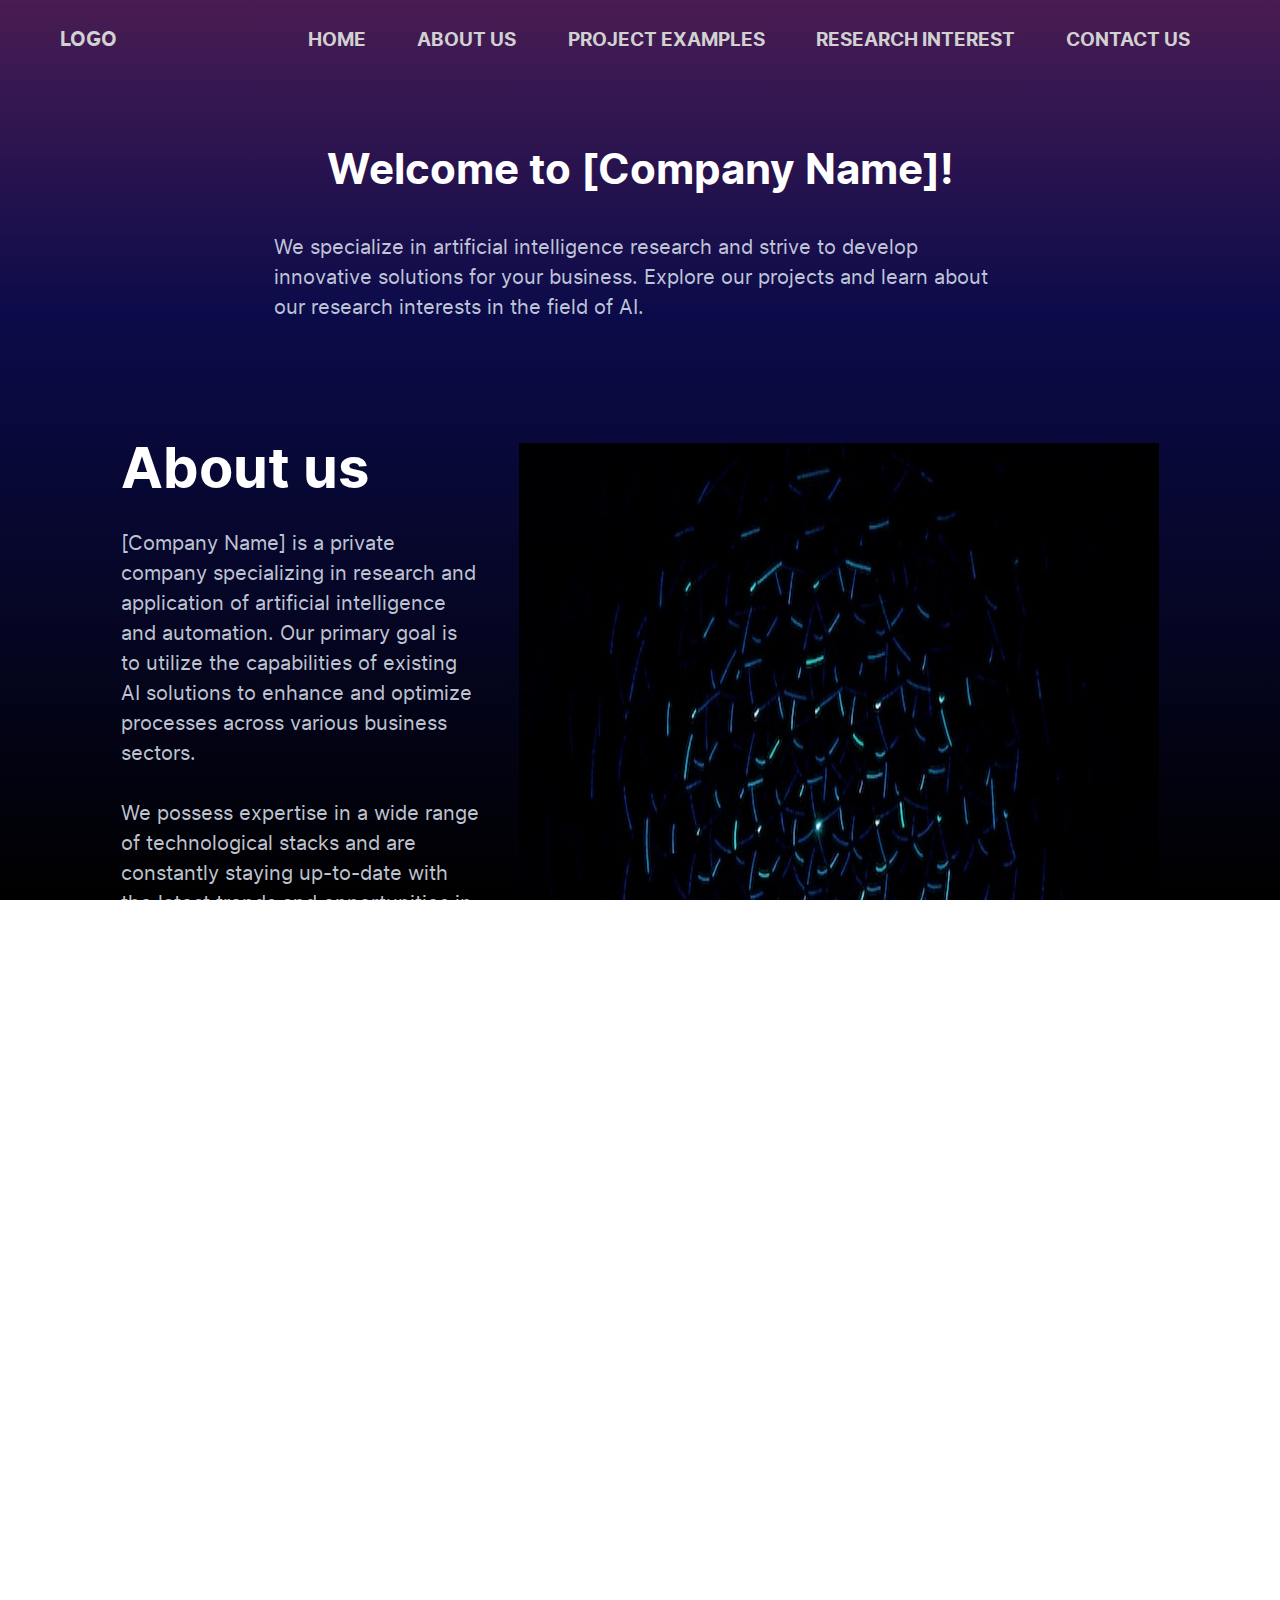
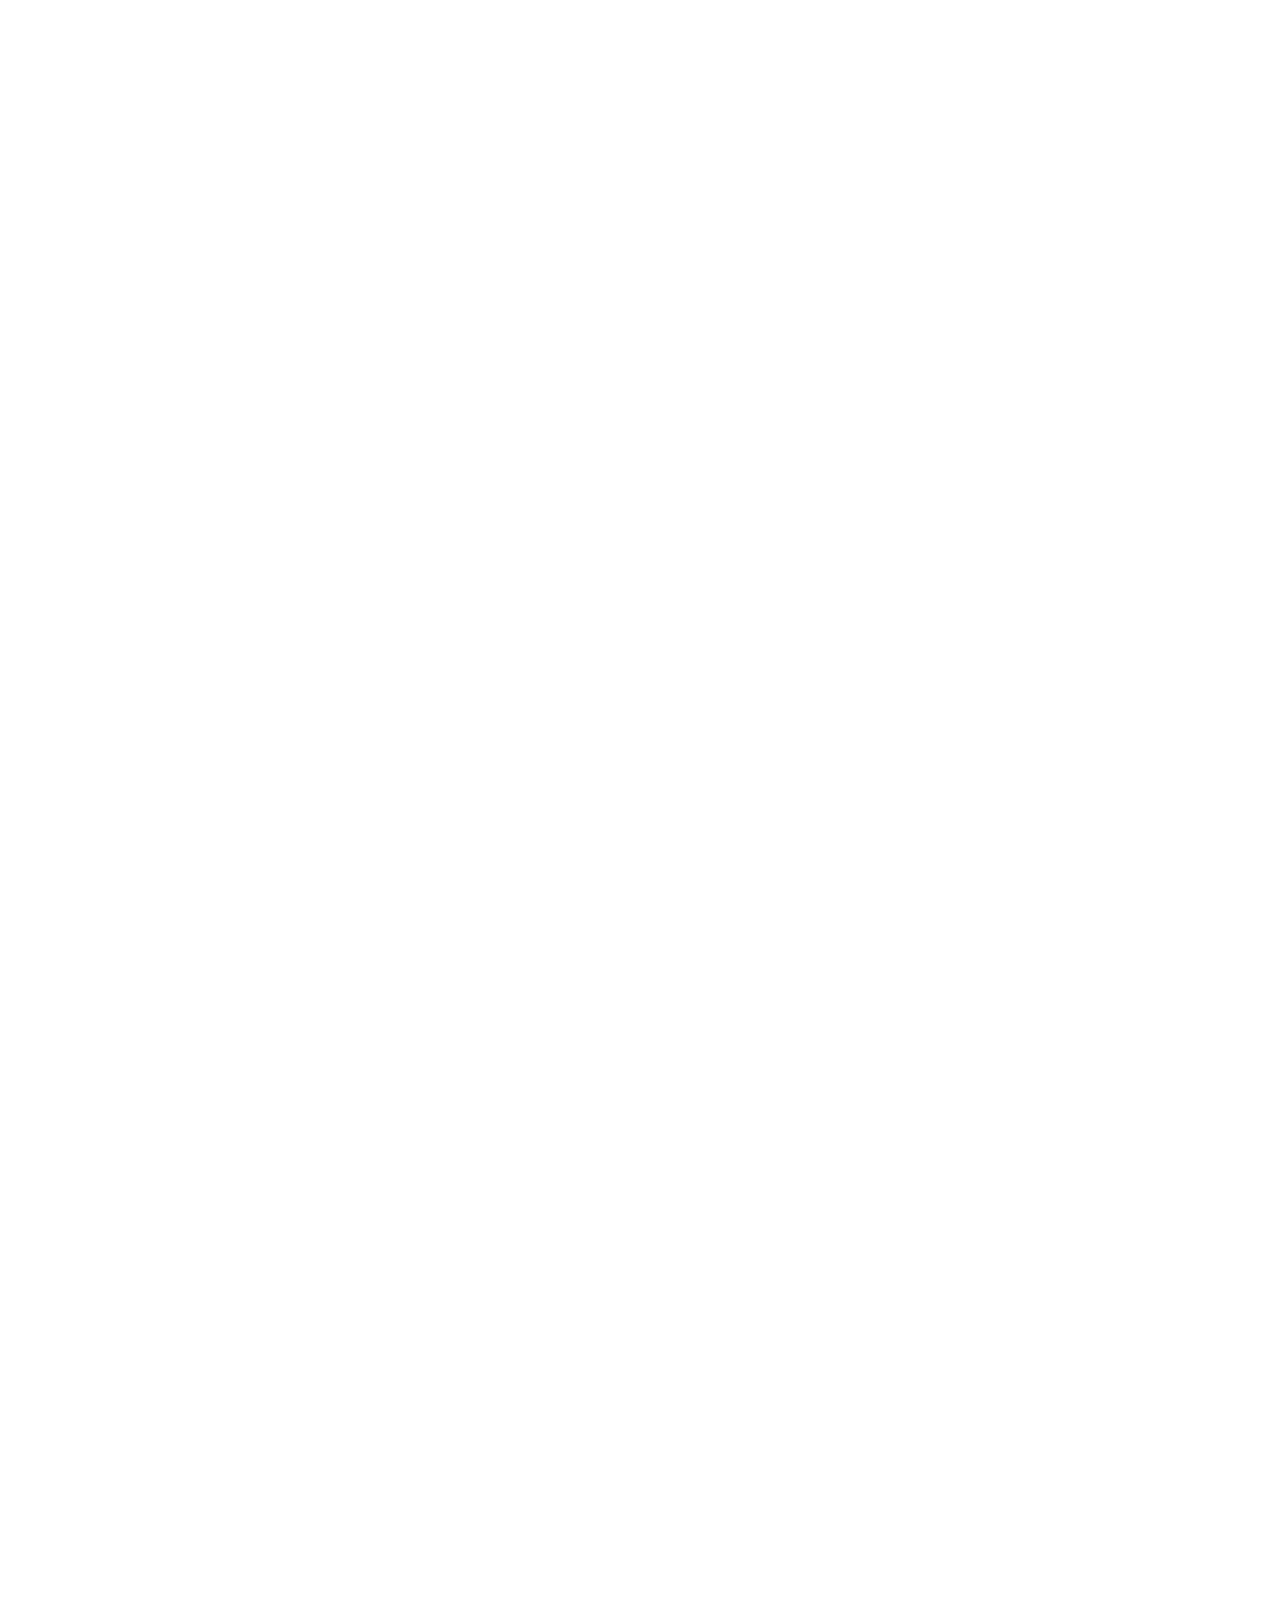
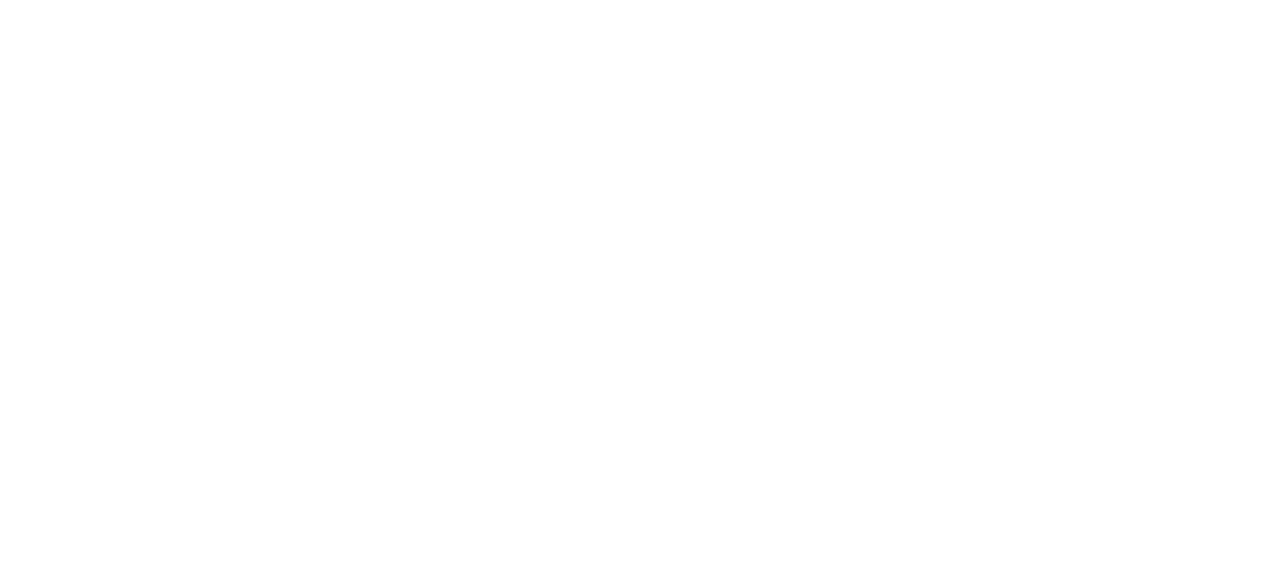
==== index.html @ 58b3043d "initial commit" ====
<!DOCTYPE html>
<html lang="en">
	<head>
		<meta charset="UTF-8" />
		<meta http-equiv="X-UA-Compatible" content="IE=edge" />
		<meta name="viewport" content="width=device-width, initial-scale=1.0" />
		<title>[Company name]</title>
		<link rel="stylesheet" href="./styles/style.css" />
		<link
			media="screen and (max-width:1221px)"
			rel="stylesheet"
			href="./styles/media.css"
		/>
	</head>
	<body>
		<div class="container">
			<header id="header" class="header">
				<span class="header__logo"><a href="" class="link-reset">LOGO</a></span>
				<div class="header__burger-container">
					<input
						type="checkbox"
						class="header__burger burger"
						id="toggle-menu"
						aria-label="Menu"
					/>
					<div class="burger__lines">
						<span class="burger__line burger__line1"></span>
						<span class="burger__line burger__line2"></span>
						<span class="burger__line burger__line3"></span>
					</div>
				</div>
				<nav class="header__nav nav">
					<ul class="nav-list nav__list list-reset">
						<li class="nav-list__item">
							<a href="#home" class="nav-list__link link-reset">Home</a>
						</li>
						<li class="nav-list__item">
							<a href="#about-us" class="nav-list__link link-reset">About us</a>
						</li>
						<li class="nav-list__item">
							<a href="#projects" class="nav-list__link link-reset"
								>Project examples</a
							>
						</li>
						<li class="nav-list__item">
							<a href="#research-interest" class="nav-list__link link-reset"
								>Research interest</a
							>
						</li>
						<li class="nav-list__item">
							<a href="#contacts" class="nav-list__link link-reset"
								>Contact us</a
							>
						</li>
					</ul>
				</nav>
			</header>
			<main class="main">
				<section id="home" class="hero section">
					<p class="hero__text--large section__text">
						Welcome to [Company Name]!
					</p>
					<p class="hero__text section__text">
						We specialize in artificial intelligence research and strive to
						develop innovative solutions for your business. Explore our projects
						and learn about our research interests in the field of AI.
					</p>
				</section>
				<section id="about-us" class="about section">
					<div class="about__content-wrap">
						<h2 class="about__heading section__heading">About us</h2>
						<p class="about__text section__text">
							[Company Name] is a private company specializing in research and
							application of artificial intelligence and automation. Our primary
							goal is to utilize the capabilities of existing AI solutions to
							enhance and optimize processes across various business sectors.
						</p>
						<p class="about__text section__text">
							We possess expertise in a wide range of technological stacks and
							are constantly staying up-to-date with the latest trends and
							opportunities in the field of AI. Our team is capable of rapidly
							developing and implementing solutions that significantly
							accelerate the operations of companies and increase their
							efficiency. Since our inception, we have successfully completed
							numerous projects, and we take pride in our accomplishments and
							ability to adapt to the ever-changing AI market.
						</p>
					</div>
					<img
						class="about__img"
						src="./assets/images/aron-visuals-unsplash.jpg"
						alt=""
					/>
				</section>
				<section id="projects" class="projects section">
					<h2 class="about__heading section__heading">Project examples</h2>
					<p class="projects__text section__text">
						Here are some of our key projects that demonstrate our experience
						and competence in the field of artificial intelligence:
					</p>
					<ul class="projects-list list-reset">
						<li class="projects-list__item projects-item">
							<a href="project1.html" class="project-item__link link-reset"></a>
							<img
								src="./assets/images/deepmind-unsplash.jpg"
								alt=""
								class="project-item__img"
							/>
							<h3 class="projects-item__heading">Project 1</h3>
						</li>
						<li class="projects-list__item projects-item">
							<a href="project1.html" class="project-item__link link-reset"></a>
							<img
								src="./assets/images/deepmind-unsplash.jpg"
								alt=""
								class="project-item__img"
							/>
							<h3 class="projects-item__heading">Project 1</h3>
						</li>
						<li class="projects-list__item projects-item">
							<a href="project1.html" class="project-item__link link-reset"></a>
							<img
								src="./assets/images/deepmind-unsplash.jpg"
								alt=""
								class="project-item__img"
							/>
							<h3 class="projects-item__heading">Project 1</h3>
						</li>
						<li class="projects-list__item projects-item">
							<a href="project1.html" class="project-item__link link-reset"></a>
							<img
								src="./assets/images/deepmind-unsplash.jpg"
								alt=""
								class="project-item__img"
							/>
							<h3 class="projects-item__heading">Project 1</h3>
						</li>
					</ul>
				</section>
				<section id="research-interest" class="research section">
					<h2 class="research__heading section__heading">Research interest</h2>
					<p class="researc__text section__text">
						At [Company Name], we place great importance on research and
						development in the field of artificial intelligence. Our primary
						research interests include, but are not limited to, the following
						areas:
					</p>
					<ul class="research__list research-list list-reset">
						<li class="research-list__item">
							<div class="icon-wrap"></div>
							Language models and natural language understanding
						</li>
						<li class="research-list__item">
							<div class="icon-wrap"></div>
							Text-to-image models and visual content generation
						</li>
						<li class="research-list__item">
							<div class="icon-wrap"></div>
							Automation and process optimization
						</li>
						<li class="research-list__item">
							<div class="icon-wrap"></div>
							Advanced machine learning techniques
						</li>
						<li class="research-list__item">
							<div class="icon-wrap"></div>
							AI-driven decision making and problem solving
						</li>
					</ul>
				</section>
				<section id="contacts" class="contacts section">
					<h2 class="contacts__heading section__heading">Contact us</h2>
					<p class="contacts__text section__text">
						If you have any questions or would like to discuss potential
						collaboration, please feel free to contact us:
					</p>
					<ul class="contacts-list contacts__list list-reset">
						<li class="contacts-list__item">
							<p class="contacts-list__text--large">Address</p>
							<p class="contacts-list__text">[Company address]</p>
						</li>
						<li class="contacts-list__item">
							<p class="contacts-list__text--large">Phone</p>
							<p class="contacts-list__text">[Company phone number]</p>
						</li>
						<li class="contacts-list__item">
							<p class="contacts-list__text--large">E-mail</p>
							<p class="contacts-list__text">[Company email]</p>
						</li>
						<li class="contacts-list__item contacts-list__item--filled">
							<button
								class="open-form contacts-list__link link--filled btn-reset"
							>
								Contact form
							</button>
						</li>
					</ul>
				</section>
			</main>
			<footer class="footer">
				<p class="footer__text">[Company name] © 2023. All rights reserved</p>
			</footer>
		</div>
		<div class="modal hidden">
			<form action="" class="contact-form" id="contact-form">
				<button
					class="modal__close-btn btn-reset"
					aria-label="Close contact form"
				></button>
				<input
					id="name"
					name="name"
					class="contact-form__input"
					type="text"
					placeholder="name"
				/>
				<input
					id="email"
					name="email"
					class="contact-form__input"
					type="text"
					placeholder="email"
				/>
				<textarea
					id="message"
					name="message"
					class="contact-form__textarea"
					placeholder="message"
				></textarea>
				<button type="submit" class="contact-form__btn link--filled btn-reset">
					Submit
				</button>
			</form>
		</div>
		<script src="./script/main.js"></script>
	</body>
</html>
---- styles/style.css ----
@font-face {
	font-family: 'inter';
	src: url('../assets/fonts/inter-bold-webfont.woff2') format('woff2'),
		url('../assets/fonts/inter-bold-webfont.woff') format('woff');
	font-weight: 700;
	font-style: normal;
}
@font-face {
	font-family: 'inter';
	src: url('../assets/fonts/inter-extralight-webfont.woff2') format('woff2'),
		url('../assets/fonts/inter-extralight-webfont.woff') format('woff');
	font-weight: 200;
	font-style: normal;
}

@font-face {
	font-family: 'inter';
	src: url('../assets/fonts/inter-regular-webfont.woff2') format('woff2'),
		url('../assets/fonts/inter-regular-webfont.woff') format('woff');
	font-weight: 400;
	font-style: normal;
}
:root {
	--color-text: rgba(216, 223, 233, 0.89);
	--color-link: #d1d1d1;
	--color-light: #fff;
	--color-dark-blue: rgba(1, 1, 7, 0.47);
	--gap: 30px;
	--margin-outer: 60px;
	--margin-inner: 15px;
}
*,
*::before,
*::after {
	box-sizing: border-box;
}
*,
html,
body {
	margin: 0;
	padding: 0;
}
html,
body {
	width: 100vw;
	height: 100%;
	font-family: 'inter', Arial, Helvetica, sans-serif;
	background-color: rgb(90, 34, 102);
	background: linear-gradient(
		180deg,
		rgb(73, 28, 83) 0%,
		rgba(11, 11, 74, 1) 35%,
		rgba(0, 0, 0, 1) 100%
	);
	color: #fff;
	overflow-x: hidden;
}
.container {
	display: flex;
	flex-direction: column;
	width: 100%;
	margin: 0 auto;
	padding: 0 var(--gap);
}
.list-reset {
	list-style: none;
}
.link-reset {
	text-decoration: none;
	color: var(--color-link);
	cursor: pointer;
}
.btn-reset {
	color: var(--color-light);
	background-color: transparent;
	outline: none;
	border: 1px solid transparent;
	cursor: pointer;
}
.hidden {
	display: none;
}
.sticky {
	position: fixed;
	top: 0;
	width: 100%;
	background-color: rgba(46, 49, 146, 0.46);
}
.header {
	justify-content: space-between;
	align-items: center;
	width: 100%;
	margin-bottom: var(--gap);
	padding: var(--gap);
	z-index: 10;
	transition: all 0.2s ease-in-out;
}
.header,
.nav__list {
	display: flex;
	align-items: center;
	font-size: 20px;
	font-weight: 700;
}
.header__burger,
.close-menu-btn {
	display: none;
}
.nav-list {
	margin-right: 30px;
}
.nav-list__item:not(:last-child) {
	margin-right: 4vw;
}
.nav-list__link {
	position: relative;
	text-transform: uppercase;
	font-size: 1.2rem;
	transition: all 0.3s ease-in-out;
}
.section {
	display: flex;
	flex-direction: column;
	align-items: center;
	justify-content: center;
	margin-bottom: var(--margin-outer);
}
.section__heading {
	margin-bottom: var(--gap);
	font-size: 56px;
	font-weight: 700;
	color: var(--color-light);
}
.section__text {
	width: 60%;
	margin-bottom: 30px;
	color: var(--color-text);
}
.section__text,
.research-list__item {
	font-size: 20px;
	line-height: 1.5;
}
/* hero */
.hero {
	padding-top: var(--gap);
}
.hero__text--large {
	font-size: 42px;
	font-weight: 700;
	color: var(--color-light);
	text-align: center;
}
/* about */
.about {
	padding: var(--gap);
	display: flex;
	flex-direction: row;
	align-items: stretch;
	justify-content: space-evenly;
	width: 90%;
	margin: 0 auto var(--margin-outer);
}
.about__text {
	width: 90%;
}
/* projects */
.projects-list {
	display: grid;
	grid-template-columns: repeat(2, 35vw);
	grid-template-rows: auto;
	justify-items: center;
	grid-gap: var(--gap);
}
.projects-item {
	position: relative;
	display: flex;
	flex-direction: column;
	justify-content: space-between;
	align-items: center;
	padding: var(--margin-inner);
	gap: 10px;
	background-color: var(--color-dark-blue);
	box-shadow: 0 10px 50px rgba(0, 0, 0, 0.05);
	border-radius: 40px;
	color: var(--color-link);
}
.project-item__link {
	position: absolute;
	top: 0;
	right: 0;
	bottom: 0;
	left: 0;
}
.project-item__img {
	width: 70%;
	margin-bottom: var(--margin-inner);
}
.projects-item__heading {
	font-size: 26px;
}
/* research */
.research-list {
	display: grid;
	grid-template-columns: repeat(2, 330px);
	gap: var(--margin-inner);
	justify-items: center;
	grid-gap: var(--gap) var(--margin-inner);
}
.research-list__item {
	position: relative;
	display: flex;
	flex-direction: column;
	justify-content: space-between;
	align-items: center;
	padding: var(--margin-inner);
	gap: 10px;
	width: 260px;
	min-height: 240px;
	border: 1px solid rgba(29, 40, 56, 0.5);
	box-shadow: 0 10px 50px rgba(0, 0, 0, 0.05);
	border-radius: 40px;
	color: var(--color-link);
	font-size: 16px;
	text-align: center;
	background-color: var(--color-dark-blue);
}
.icon-wrap {
	width: 70px;
	height: 70px;
	margin-bottom: var(--margin-inner);
	background-repeat: no-repeat;
	background-position: center center;
	background-image: url(../assets/images/artificial-intelligence.png);
}
/* contacts */
.contacts__text {
	text-align: center;
}
.contacts-list {
	padding: var(--gap) var(--margin-outer);
	min-width: 300px;
	background-color: var(--color-dark-blue);
	color: var(--color-text);
	border-radius: 20px;
	text-align: center;
}
.contacts-list__item:not(:last-child) {
	margin-bottom: var(--margin-inner);
}
.contacts-list__text--large {
	font-weight: 700;
	font-size: 22px;
	line-height: 2;
}
.contacts-list__item:last-of-type {
	display: inline-block;
	padding: 16px 35px;
}
.link--filled {
	position: relative;
	padding: 16px 35px;
	border-radius: 15px;
	background: linear-gradient(150deg, rgba(62, 25, 81, 0.549), #2c2066);
	text-transform: uppercase;
}
/* footer */
.footer {
	align-self: flex-end;
	margin: 0 auto;
	padding: var(--margin-inner);
}
.footer__text {
	font-size: 14px;
	font-weight: 200;
}
/* contact-form */
.modal {
	position: fixed;
	top: 0;
	right: 0;
	bottom: 0;
	left: 0;
	display: flex;
	flex-direction: column;
	justify-content: center;
	align-items: center;
	background-color: rgba(0, 0, 0, 0.8);
	z-index: 10;
	font-size: 0;
}
.modal.hidden {
	display: none;
}
.contact-form {
	position: relative;
	display: flex;
	flex-direction: column;
	align-items: stretch;
	width: 40vw;
	margin: 0 auto;
	padding: var(--margin-outer);
	color: var(--color-text);
	border-radius: 20px;
	text-align: center;
	background-color: rgba(11, 11, 74, 0.9);
}
.contact-form__input,
.contact-form__textarea {
	margin-bottom: var(--margin-inner);
	padding: var(--margin-inner);
	background-color: #d1d1d1;
	border: rgba(93, 93, 193, 0.88);
	border-radius: 15px;
	z-index: 3;
}
.contact-form__input::placeholder,
.contact-form__textarea::placeholder {
	font-weight: 200;
}
.contact-form__btn {
	color: var(--color-light);
	border: 2px solid transparent;
	background: linear-gradient(150deg, rgb(73, 28, 83), #463e6e);
	text-transform: uppercase;
}
.modal__close-btn {
	position: absolute;
	right: 4%;
	top: 5%;
	width: 25px;
	height: 25px;
}
.modal__close-btn::before,
.modal__close-btn::after {
	position: absolute;
	top: 0;
	left: 9px;
	content: ' ';
	height: 25px;
	width: 3px;
	background-color: var(--color-link);
}
.modal__close-btn:before {
	transform: rotate(45deg);
}
.modal__close-btn:after {
	transform: rotate(-45deg);
}
/* project page */
.project {
	width: 90%;
	margin: 0 auto;
}
.project__heading {
	font-size: 40px;
	text-align: center;
}
.project__subheading {
	font-size: 34px;
}
.project__heading,
.project__subheading {
	font-weight: 700;
	margin-bottom: var(--margin-inner);
}
.project__text {
	font-size: 20px;
	color: var(--color-text);
	line-height: 1.5;
}
.list__item::marker {
	width: 8px;
}
.project__img {
	width: 30vw;
	margin-left: var(--gap);
}
.open-form {
	border-radius: 50px;
	border: 1px solid rgb(65 15 90);
	background: linear-gradient(347deg, rgb(65 15 90), rgba(255, 255, 255, 0.69));
}
---- styles/media.css ----
@media screen and (max-width: 1200px) {
	.nav {
		position: absolute;
		top: 73px;
		right: 16px;
		width: 40vw;
		height: auto;
		padding: 20px;
		background: linear-gradient(150deg, #1e104d 35%, rgba(21, 29, 41, 0.75));
		z-index: 2;
		transform: translateY(-350%);
		transition: all 0.2s ease-out;
	}
	.nav.is-active {
		transform: none;
	}
	.nav-list {
		flex-direction: column;
		align-items: flex-start;
	}
	.nav-list__item {
		margin-right: 0;
		margin-bottom: var(--margin-inner);
	}
	.header__burger-container {
		display: block;
		position: relative;
		height: 30px;
		width: 40px;
		z-index: 10;
	}
	.header__burger-container:hover > .header__burger-lines > .burger__line {
		background-color: #cecece;
	}
	.header__burger {
		display: block;
		position: absolute;
		top: 0;
		right: 0;
		bottom: 0;
		left: 0;
		z-index: 5;
		opacity: 0;
		cursor: pointer;
		outline: 1px solid red;
	}
	.burger__lines {
		position: absolute;
		top: 0;
		right: 0;
		bottom: 0;
		left: 0;
		z-index: 2;
		display: flex;
		flex-direction: column;
		justify-content: space-between;
	}
	.burger__lines .burger__line {
		display: block;
		height: 4px;
		width: 100%;
		border-radius: 10px;
		background: #fff;
		transition: background 0.3s ease-in-out;
	}
	.burger__lines .burger__line .burger__line1,
	.burger__lines .burger__line .burger__line2,
	.burger__lines .burger__line .burger__line3 {
		transition: transform 0.3s ease-in-out;
	}
	.burger__lines.is-active .burger__line1 {
		transform: rotate(-45deg) translate(-4px, 11px);
	}
	.burger__lines.is-active .burger__line2 {
		transform: scaleY(0);
	}
	.burger__lines.is-active .burger__line3 {
		transform: rotate(45deg) translate(-7px, -14px);
	}
	.about {
		flex-direction: column;
		align-items: center;
	}
	.about__content-wrap {
		display: flex;
		flex-direction: column;
		align-content: center;
		align-items: center;

		width: 90%;
		margin: 0 auto;
	}
	.project__text {
		margin-bottom: var(--margin-inner);
	}
	.project__img {
		width: 45vw;
		margin-left: 0;
		margin-top: var(--margin-inner);
	}
}
@media screen and (max-width: 800px) {
	.section__text {
		width: 80%;
		font-size: 18px;
	}
	.hero__text--large,
	.section__heading {
		font-size: 34px;
	}
	.about {
		padding: var(--margin-inner);
	}
	.about__content-wrap {
		width: 100%;
	}
	.about__img {
		width: 70vw;
	}

	.research__list {
		grid-template-columns: repeat(1, 1fr);
	}
	.contact-form {
		width: 70vw;
	}
	.project__heading {
		font-size: 24px;
	}
	.project__subheading {
		font-size: 22px;
	}
	.project__text {
		font-size: 16px;
		line-height: 1.2;
	}
	.list {
		padding-left: var(--margin-inner);
	}
}
@media screen and (max-width: 450px) {
	.nav {
		width: 80vw;
	}
	.header__burger-container {
		height: 26px;
		width: 34px;
	}
	.section {
		width: 100%;
	}
	.section__text {
		width: 100%;
		font-size: 16px;
	}
	.hero__text--large,
	.section__heading {
		font-size: 27px;
	}
	.container {
		padding-left: 20px;
		padding-right: 20px;
	}

	.contacts-list {
		padding: var(--gap);
	}
	.contacts-list__item:last-of-type {
		padding: 0;
	}
	.footer__text {
		font-style: 12px;
		text-align: center;
	}
	.contact-form {
		width: 100vw;
		padding: 60px var(--gap);
	}
	.project__img {
		width: 80vw;
	}
}
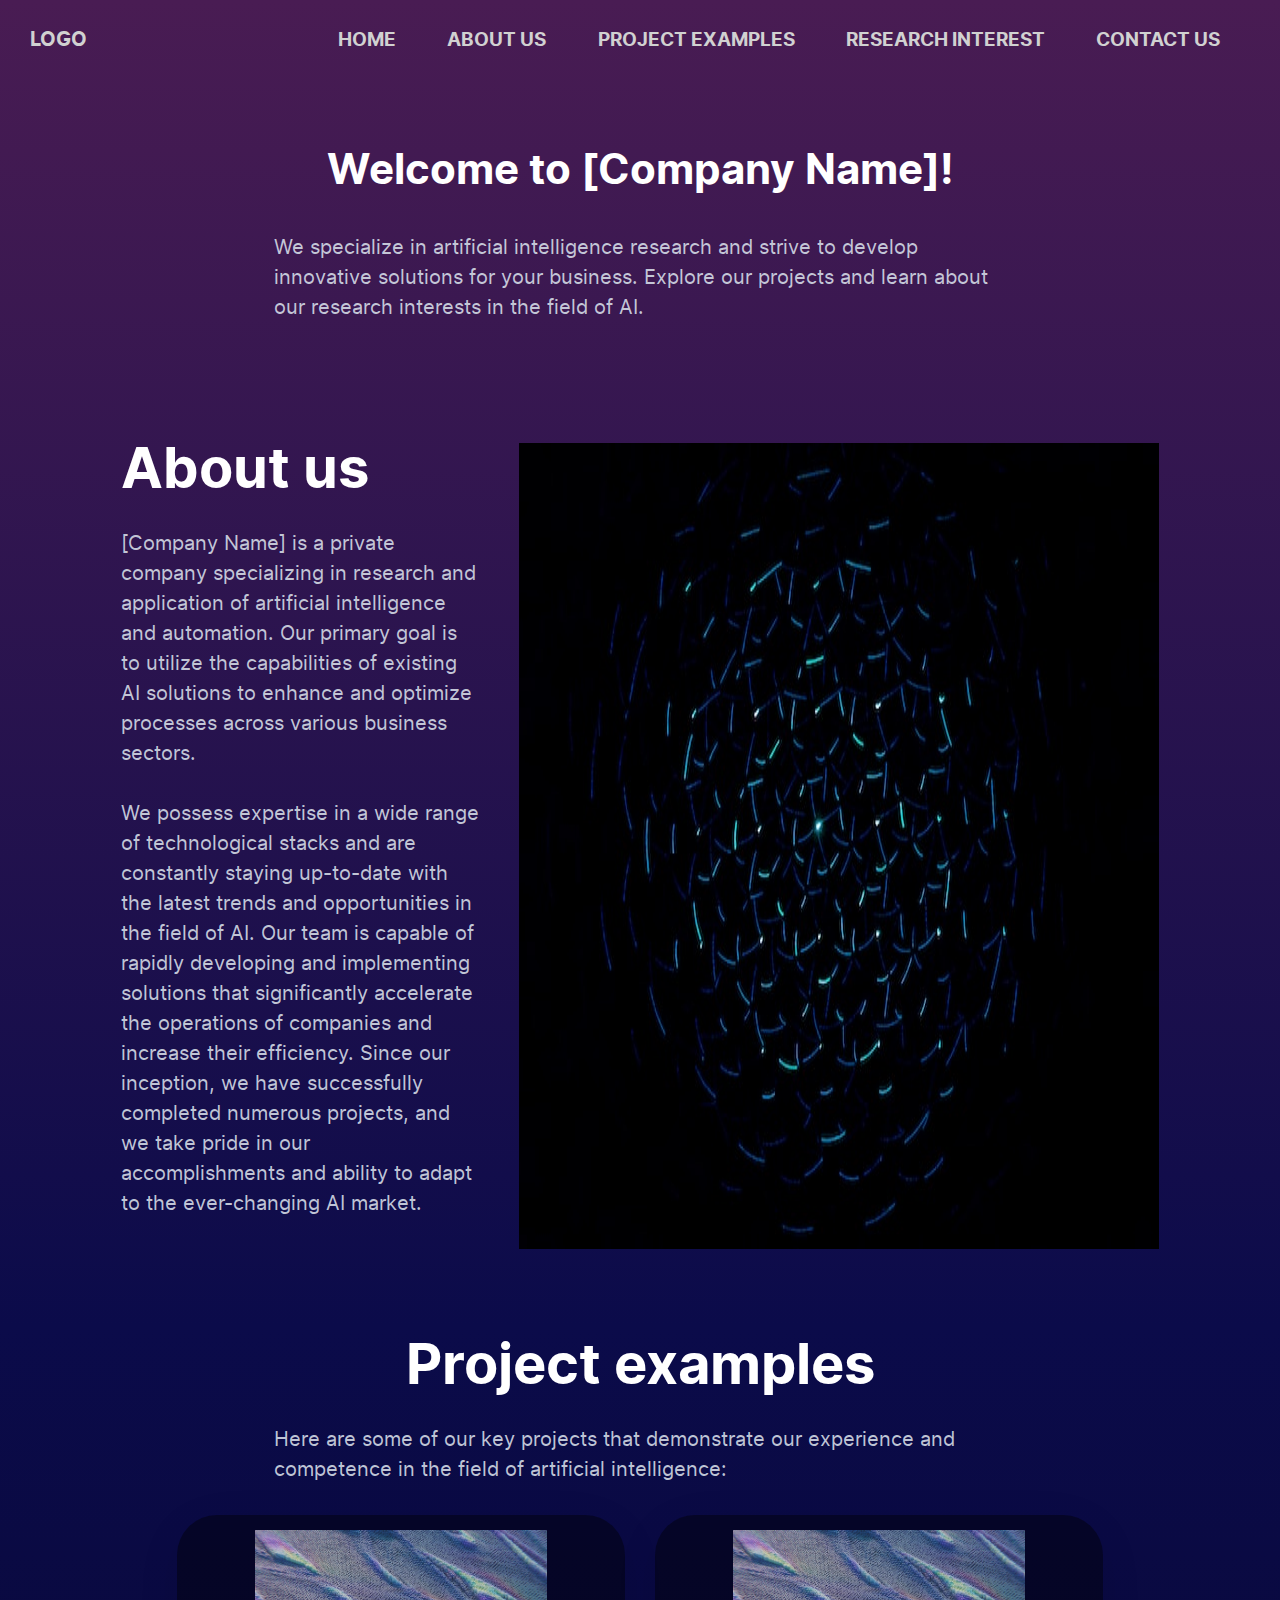
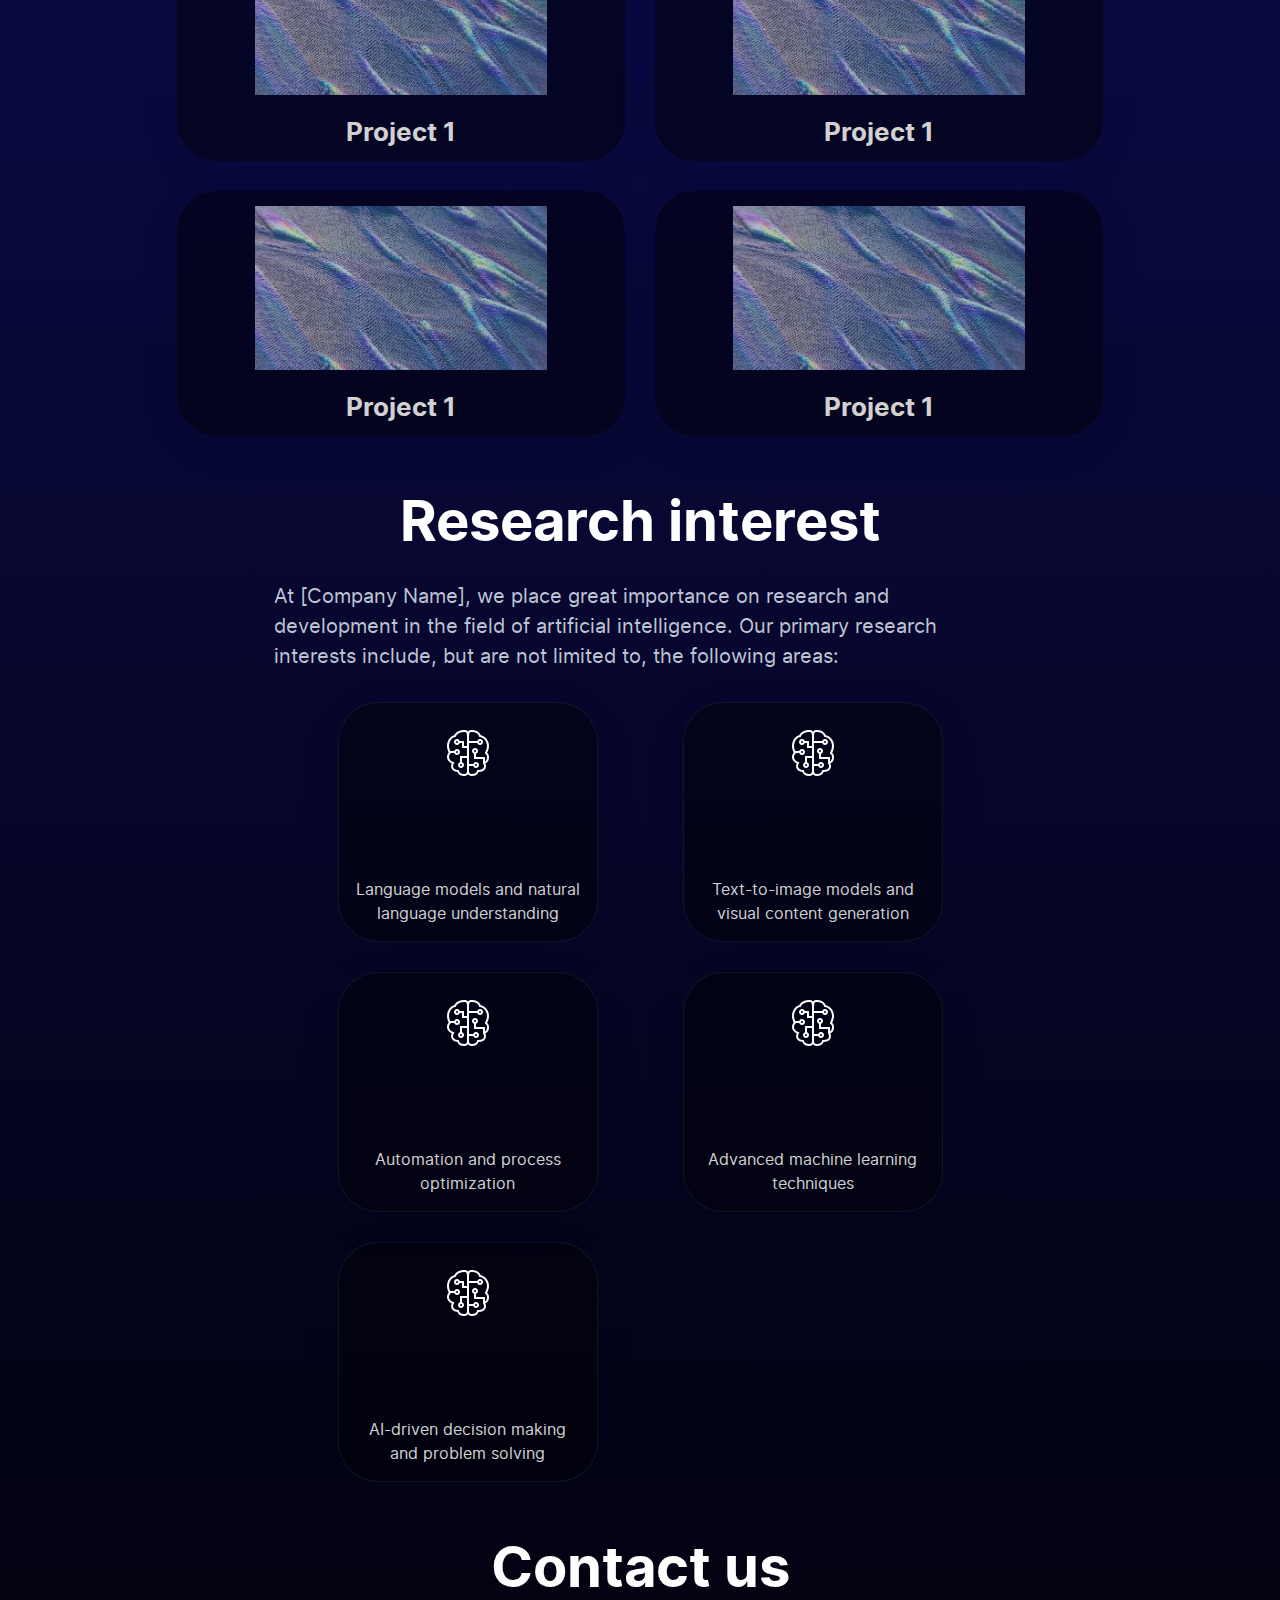
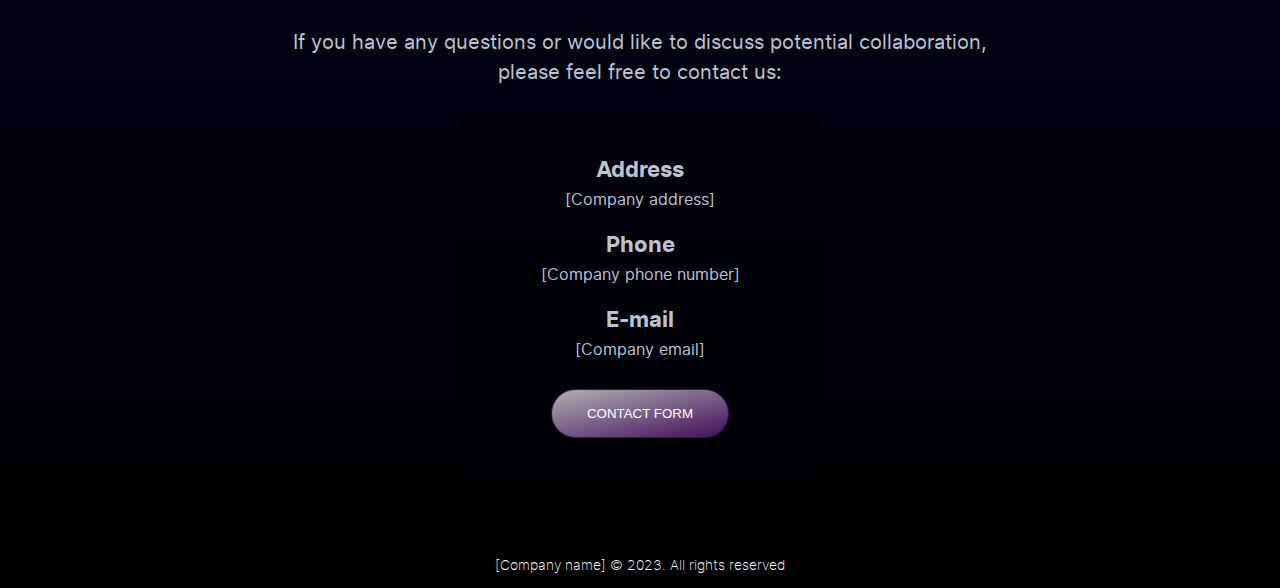
==== commit a7c4a2bb: "fix mobile layout" ====
--- a/index.html
+++ b/index.html
@@ -13,48 +13,46 @@
 		/>
 	</head>
 	<body>
+		<header id="header" class="header">
+			<span class="header__logo"><a href="" class="link-reset">LOGO</a></span>
+			<div class="header__burger-container">
+				<input
+					type="checkbox"
+					class="header__burger burger"
+					id="toggle-menu"
+					aria-label="Menu"
+				/>
+				<div class="burger__lines">
+					<span class="burger__line burger__line1"></span>
+					<span class="burger__line burger__line2"></span>
+					<span class="burger__line burger__line3"></span>
+				</div>
+			</div>
+			<nav class="header__nav nav">
+				<ul class="nav-list nav__list list-reset">
+					<li class="nav-list__item">
+						<a href="#home" class="nav-list__link link-reset">Home</a>
+					</li>
+					<li class="nav-list__item">
+						<a href="#about-us" class="nav-list__link link-reset">About us</a>
+					</li>
+					<li class="nav-list__item">
+						<a href="#projects" class="nav-list__link link-reset"
+							>Project examples</a
+						>
+					</li>
+					<li class="nav-list__item">
+						<a href="#research-interest" class="nav-list__link link-reset"
+							>Research interest</a
+						>
+					</li>
+					<li class="nav-list__item">
+						<a href="#contacts" class="nav-list__link link-reset">Contact us</a>
+					</li>
+				</ul>
+			</nav>
+		</header>
 		<div class="container">
-			<header id="header" class="header">
-				<span class="header__logo"><a href="" class="link-reset">LOGO</a></span>
-				<div class="header__burger-container">
-					<input
-						type="checkbox"
-						class="header__burger burger"
-						id="toggle-menu"
-						aria-label="Menu"
-					/>
-					<div class="burger__lines">
-						<span class="burger__line burger__line1"></span>
-						<span class="burger__line burger__line2"></span>
-						<span class="burger__line burger__line3"></span>
-					</div>
-				</div>
-				<nav class="header__nav nav">
-					<ul class="nav-list nav__list list-reset">
-						<li class="nav-list__item">
-							<a href="#home" class="nav-list__link link-reset">Home</a>
-						</li>
-						<li class="nav-list__item">
-							<a href="#about-us" class="nav-list__link link-reset">About us</a>
-						</li>
-						<li class="nav-list__item">
-							<a href="#projects" class="nav-list__link link-reset"
-								>Project examples</a
-							>
-						</li>
-						<li class="nav-list__item">
-							<a href="#research-interest" class="nav-list__link link-reset"
-								>Research interest</a
-							>
-						</li>
-						<li class="nav-list__item">
-							<a href="#contacts" class="nav-list__link link-reset"
-								>Contact us</a
-							>
-						</li>
-					</ul>
-				</nav>
-			</header>
 			<main class="main">
 				<section id="home" class="hero section">
 					<p class="hero__text--large section__text">
--- a/styles/style.css
+++ b/styles/style.css
@@ -43,7 +43,7 @@
 html,
 body {
 	width: 100vw;
-	height: 100%;
+	min-height: 100%;
 	font-family: 'inter', Arial, Helvetica, sans-serif;
 	background-color: rgb(90, 34, 102);
 	background: linear-gradient(
@@ -80,11 +80,13 @@
 .hidden {
 	display: none;
 }
-.sticky {
+.header.sticky {
 	position: fixed;
 	top: 0;
 	width: 100%;
-	background-color: rgba(46, 49, 146, 0.46);
+	padding-top: var(--margin-inner);
+	padding-bottom: var(--margin-inner);
+	background-color: rgb(0, 0, 0, 0.5);
 }
 .header {
 	justify-content: space-between;
--- a/styles/media.css
+++ b/styles/media.css
@@ -1,7 +1,7 @@
 @media screen and (max-width: 1200px) {
 	.nav {
 		position: absolute;
-		top: 73px;
+		top: 55px;
 		right: 16px;
 		width: 40vw;
 		height: auto;
@@ -17,6 +17,7 @@
 	.nav-list {
 		flex-direction: column;
 		align-items: flex-start;
+		margin: 0;
 	}
 	.nav-list__item {
 		margin-right: 0;
@@ -42,7 +43,6 @@
 		z-index: 5;
 		opacity: 0;
 		cursor: pointer;
-		outline: 1px solid red;
 	}
 	.burger__lines {
 		position: absolute;
@@ -100,6 +100,13 @@
 	}
 }
 @media screen and (max-width: 800px) {
+	.nav {
+		right: 0;
+		width: 50vw;
+	}
+	.nav-list__link {
+		font-size: 1rem;
+	}
 	.section__text {
 		width: 80%;
 		font-size: 18px;
@@ -146,6 +153,9 @@
 		height: 26px;
 		width: 34px;
 	}
+	.burger__lines.is-active .burger__line3 {
+		transform: rotate(45deg) translate(-4px, -12px);
+	}
 	.section {
 		width: 100%;
 	}
@@ -176,7 +186,16 @@
 		width: 100vw;
 		padding: 60px var(--gap);
 	}
+	.projects-list {
+		grid-template-columns: repeat(1, 85vw);
+	}
 	.project__img {
 		width: 80vw;
 	}
+	.project-item__img {
+		width: 80%;
+	}
+	.projects-item__heading {
+		font-size: 24px;
+	}
 }
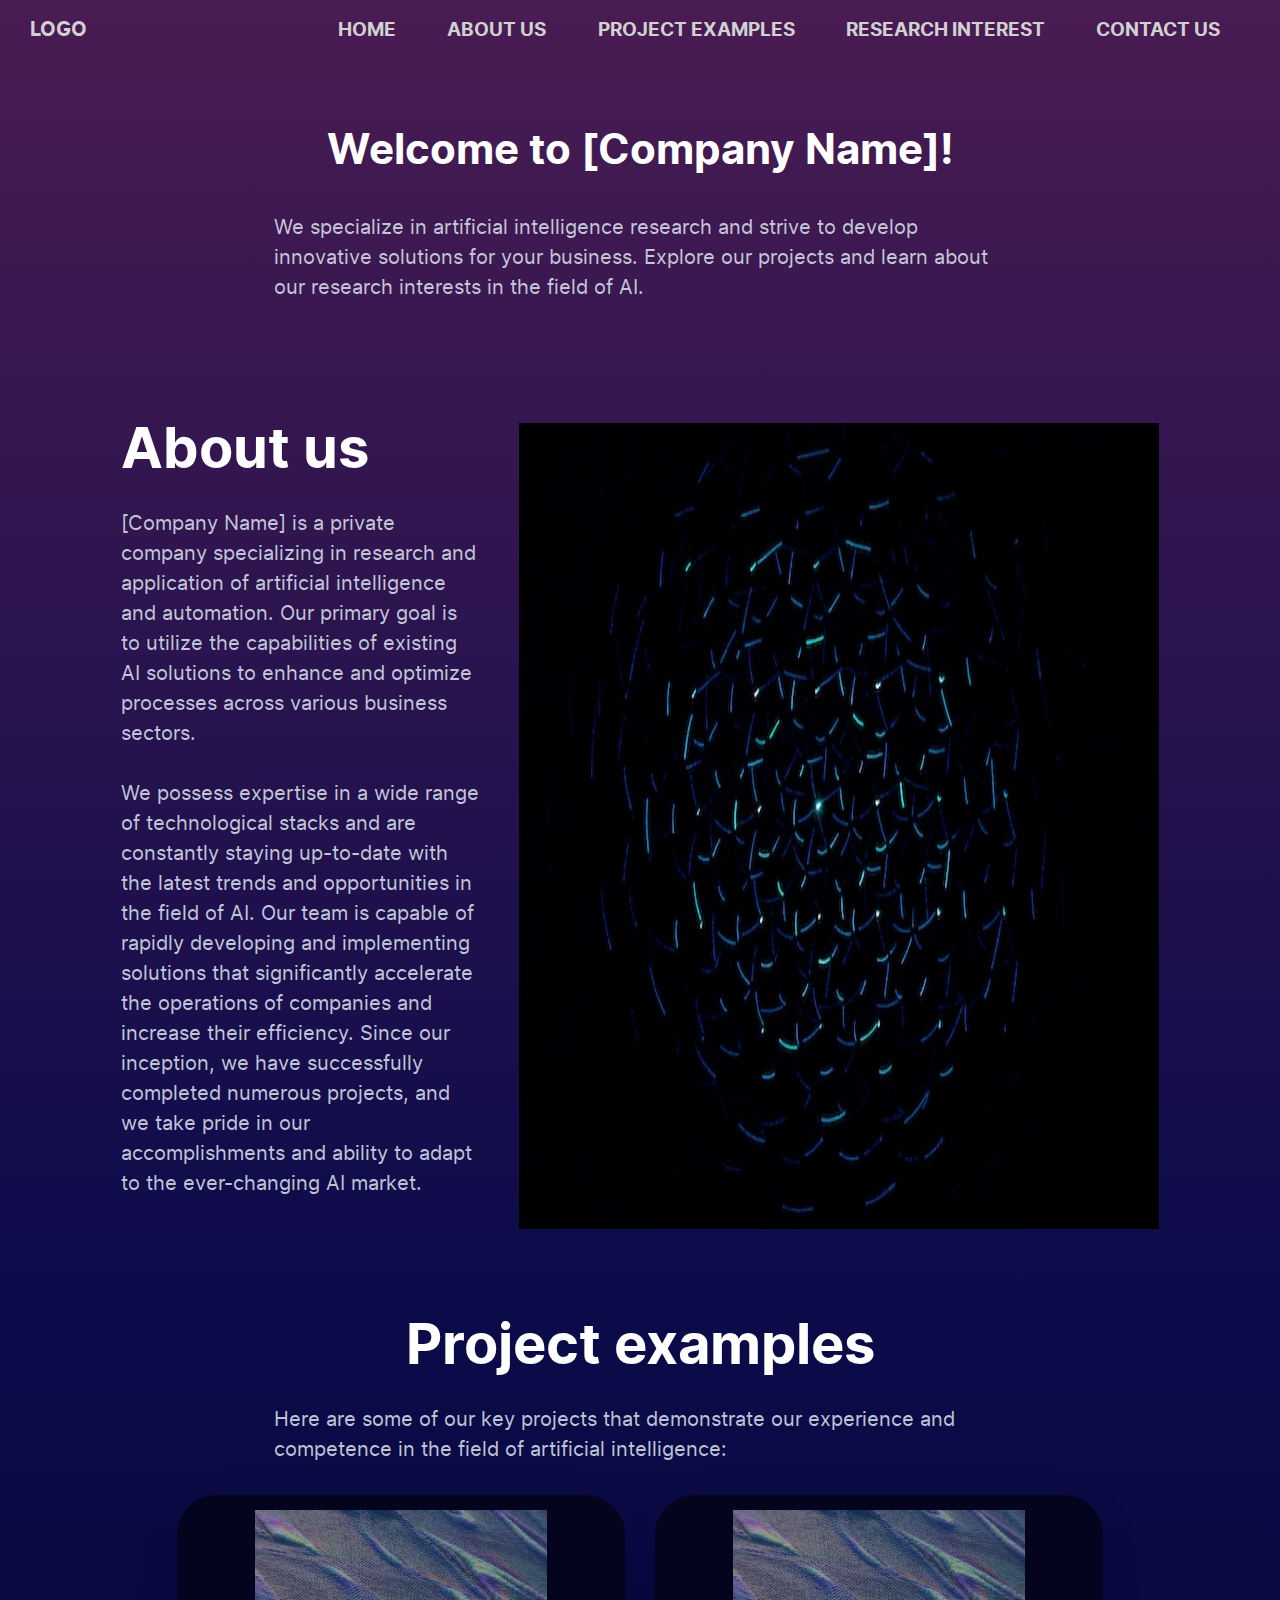
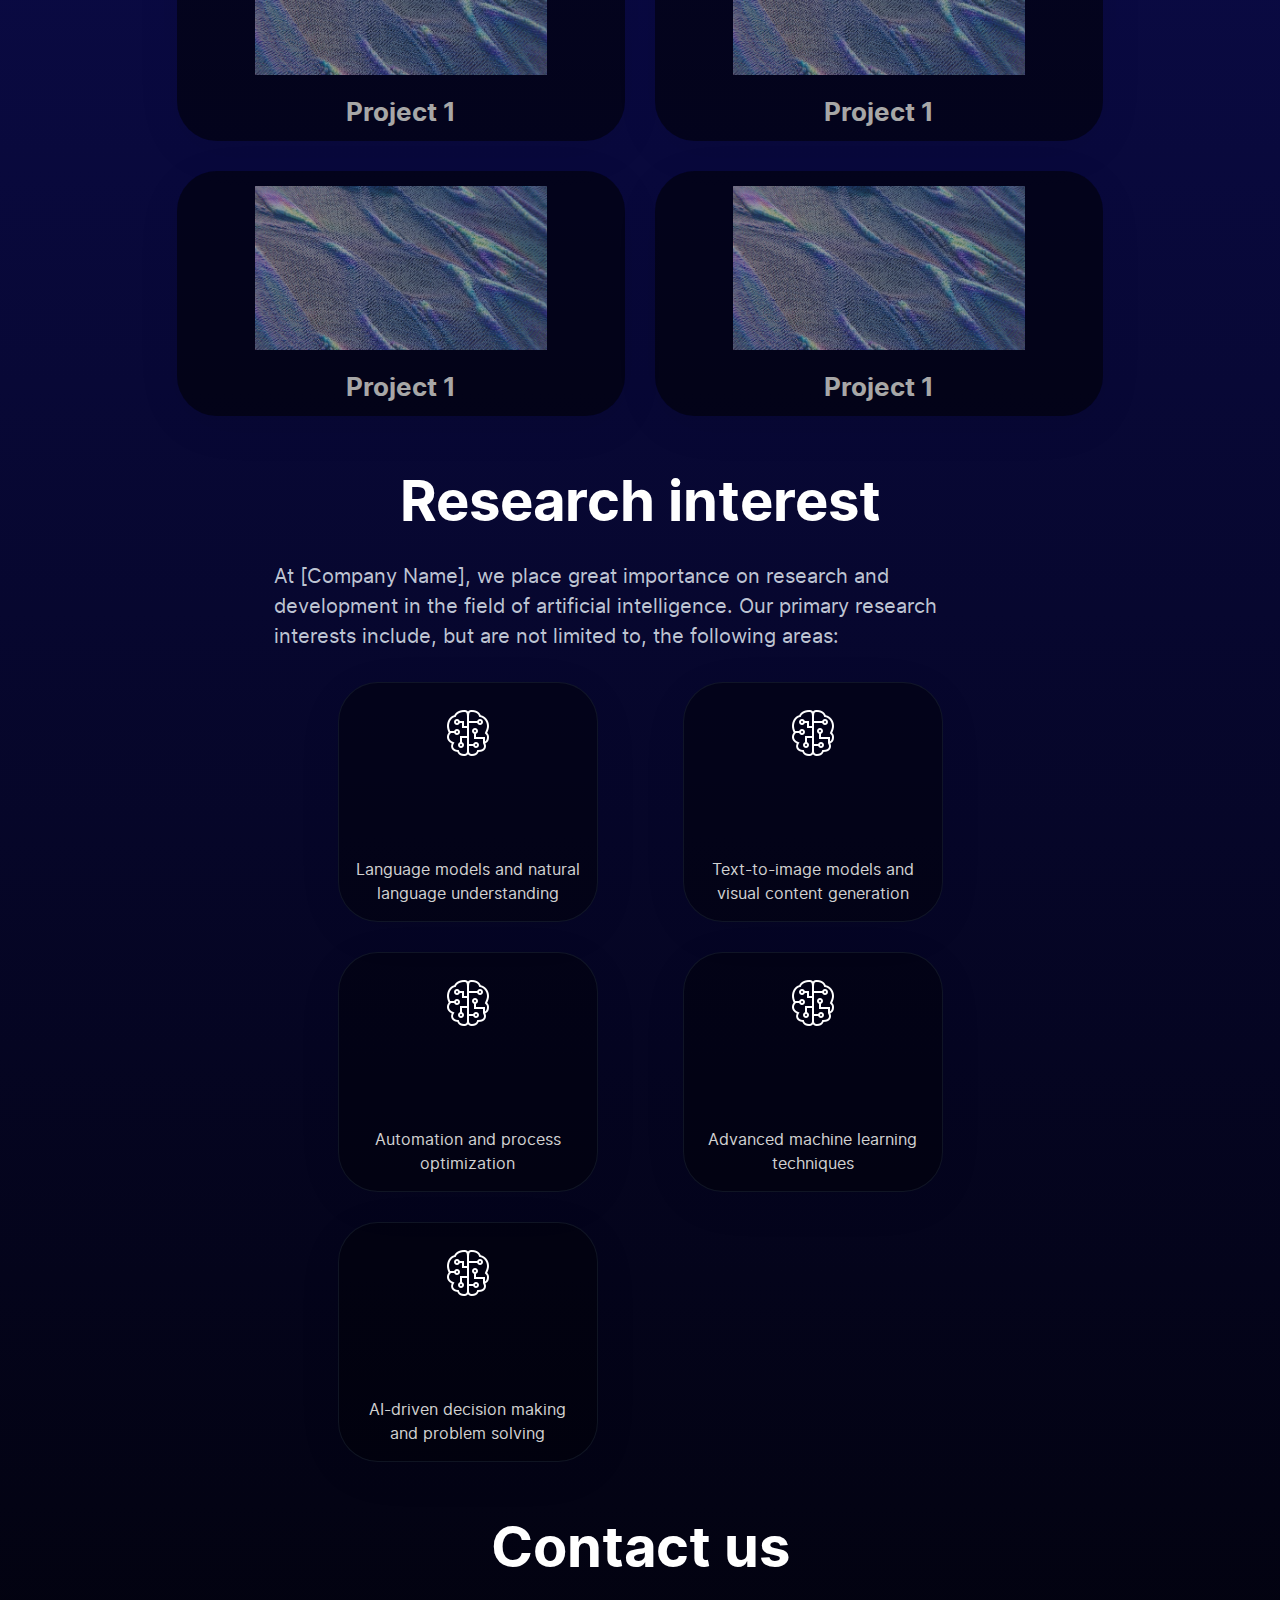
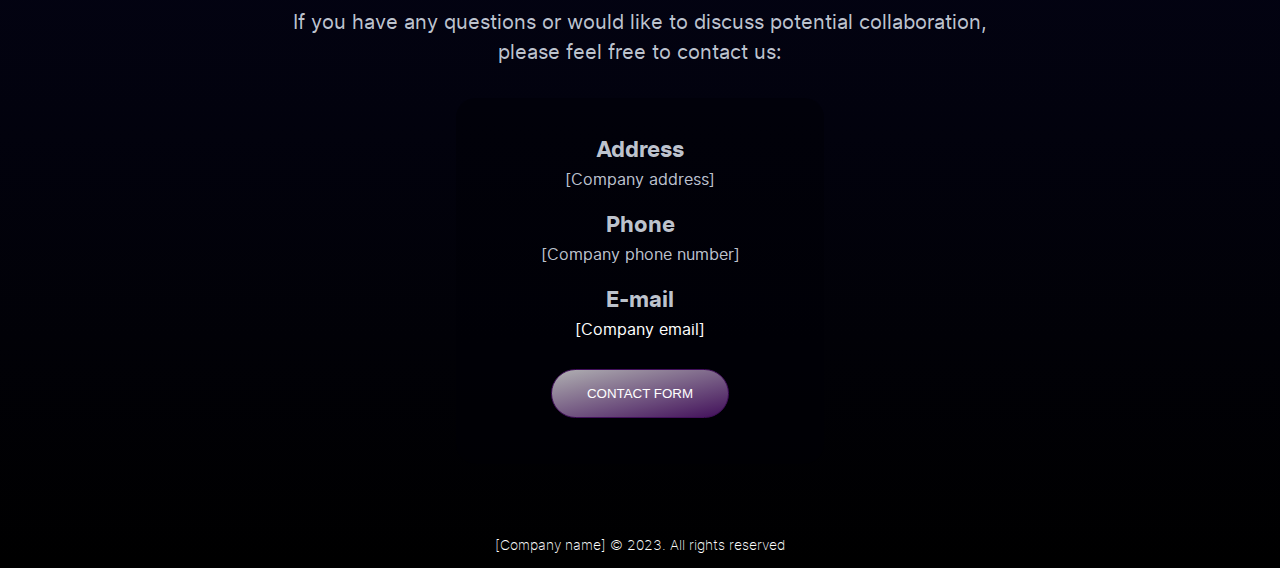
==== commit 3dfea14c: "working on form" ====
--- a/index.html
+++ b/index.html
@@ -11,23 +11,22 @@
 			rel="stylesheet"
 			href="./styles/media.css"
 		/>
+		<script src="./components/form.js"></script>
 	</head>
 	<body>
 		<header id="header" class="header">
 			<span class="header__logo"><a href="" class="link-reset">LOGO</a></span>
-			<div class="header__burger-container">
+			<label for="toggle-menu" class="burger__label">
 				<input
+					class="header__burger burger"
 					type="checkbox"
-					class="header__burger burger"
 					id="toggle-menu"
 					aria-label="Menu"
 				/>
-				<div class="burger__lines">
-					<span class="burger__line burger__line1"></span>
-					<span class="burger__line burger__line2"></span>
-					<span class="burger__line burger__line3"></span>
-				</div>
-			</div>
+				<span class="burger__line burger__line1"></span>
+				<span class="burger__line burger__line2"></span>
+				<span class="burger__line burger__line3"></span>
+			</label>
 			<nav class="header__nav nav">
 				<ul class="nav-list nav__list list-reset">
 					<li class="nav-list__item">
@@ -183,12 +182,12 @@
 						</li>
 						<li class="contacts-list__item">
 							<p class="contacts-list__text--large">E-mail</p>
-							<p class="contacts-list__text">[Company email]</p>
+							<a class="contacts-list__link link-reset" href="mailto:ff"
+								>[Company email]</a
+							>
 						</li>
 						<li class="contacts-list__item contacts-list__item--filled">
-							<button
-								class="open-form contacts-list__link link--filled btn-reset"
-							>
+							<button class="open-form link--filled btn-reset">
 								Contact form
 							</button>
 						</li>
@@ -198,38 +197,9 @@
 			<footer class="footer">
 				<p class="footer__text">[Company name] © 2023. All rights reserved</p>
 			</footer>
+			<div class="highlight"></div>
 		</div>
-		<div class="modal hidden">
-			<form action="" class="contact-form" id="contact-form">
-				<button
-					class="modal__close-btn btn-reset"
-					aria-label="Close contact form"
-				></button>
-				<input
-					id="name"
-					name="name"
-					class="contact-form__input"
-					type="text"
-					placeholder="name"
-				/>
-				<input
-					id="email"
-					name="email"
-					class="contact-form__input"
-					type="text"
-					placeholder="email"
-				/>
-				<textarea
-					id="message"
-					name="message"
-					class="contact-form__textarea"
-					placeholder="message"
-				></textarea>
-				<button type="submit" class="contact-form__btn link--filled btn-reset">
-					Submit
-				</button>
-			</form>
-		</div>
+		<contact-form></contact-form>
 		<script src="./script/main.js"></script>
 	</body>
 </html>
--- a/styles/style.css
+++ b/styles/style.css
@@ -80,29 +80,28 @@
 .hidden {
 	display: none;
 }
+
+.header {
+	justify-content: space-between;
+	align-items: center;
+	width: 100%;
+	margin-bottom: var(--gap);
+	padding: 20px var(--gap);
+	z-index: 10;
+	transition: all 0.2s ease-in-out;
+}
+.header,
+.nav__list {
+	display: flex;
+	align-items: center;
+	font-size: 20px;
+	font-weight: 700;
+}
 .header.sticky {
 	position: fixed;
 	top: 0;
 	width: 100%;
-	padding-top: var(--margin-inner);
-	padding-bottom: var(--margin-inner);
 	background-color: rgb(0, 0, 0, 0.5);
-}
-.header {
-	justify-content: space-between;
-	align-items: center;
-	width: 100%;
-	margin-bottom: var(--gap);
-	padding: var(--gap);
-	z-index: 10;
-	transition: all 0.2s ease-in-out;
-}
-.header,
-.nav__list {
-	display: flex;
-	align-items: center;
-	font-size: 20px;
-	font-weight: 700;
 }
 .header__burger,
 .close-menu-btn {
@@ -115,10 +114,21 @@
 	margin-right: 4vw;
 }
 .nav-list__link {
+	display: inline-block;
 	position: relative;
 	text-transform: uppercase;
 	font-size: 1.2rem;
 	transition: all 0.3s ease-in-out;
+}
+.nav-list__link::after,
+.contacts-list__link::after {
+	content: '';
+	position: absolute;
+	left: 0;
+	bottom: -2px;
+	height: 2px;
+	width: 0;
+	background-color: var(--color-text);
 }
 .section {
 	display: flex;
@@ -266,6 +276,15 @@
 	background: linear-gradient(150deg, rgba(62, 25, 81, 0.549), #2c2066);
 	text-transform: uppercase;
 }
+.contacts-list__link {
+	position: relative;
+	display: inline-block;
+	color: var(--color-light);
+}
+.contacts-list__link::after {
+	height: 1px;
+	background-color: var(--color-light);
+}
 /* footer */
 .footer {
 	align-self: flex-end;
@@ -305,7 +324,7 @@
 	color: var(--color-text);
 	border-radius: 20px;
 	text-align: center;
-	background-color: rgba(11, 11, 74, 0.9);
+	background-color: rgba(70, 70, 110, 0.88);
 }
 .contact-form__input,
 .contact-form__textarea {
@@ -361,6 +380,11 @@
 .project__subheading {
 	font-size: 34px;
 }
+.project-item__link {
+	border-radius: 40px;
+	background-color: #000;
+	opacity: 0.2;
+}
 .project__heading,
 .project__subheading {
 	font-weight: 700;
@@ -383,3 +407,73 @@
 	border: 1px solid rgb(65 15 90);
 	background: linear-gradient(347deg, rgb(65 15 90), rgba(255, 255, 255, 0.69));
 }
+/* buttons and links state */
+.link-reset,
+.nav-list__link,
+.nav-list__link::after,
+.contacts-list__link,
+.contacts-list__link::after,
+.link-filed,
+.open-form,
+.project-item__link,
+.modal__close-btn,
+.projects-item,
+.project-item__img,
+.contact-form__btn {
+	transition: all 0.2s ease-in-out;
+}
+.burger__label:focus,
+.contacts-list__link:focus,
+.modal__close-btn:focus {
+	outline-offset: 2px;
+	outline: 1px solid var(--color-text);
+}
+.nav-list__link:focus {
+	color: var(--color-light);
+}
+.open-form:focus,
+.contact-form__btn:focus {
+	border-color: #fff;
+}
+.contacts-list__link:hover::after,
+.nav-list__link:hover::after {
+	width: 100%;
+}
+.burger__label:hover .burger__line {
+	background-color: var(--color-light);
+}
+.project-item__link:hover {
+	opacity: 0;
+	background-color: transparent;
+}
+.open-form:hover,
+.projects-item:has(.project-item__link:hover),
+.contact-form__btn:hover,
+.modal__close-btn:hover {
+	filter: brightness(1.3);
+}
+.open-form:active,
+.projects-item:has(.project-item__link:active),
+.contact-form__btn:active,
+.modal__close-btn:active {
+	transform: scale(0.9);
+}
+/* .highlight {
+	position: absolute;
+	bottom: -35%;
+	left: 50%;
+	width: 50%;
+	height: 500px;
+	border-radius: 100%;
+	background: rgb(90, 34, 102);
+	background: radial-gradient(
+		circle,
+		rgba(90, 34, 102, 1) 0%,
+		rgba(11, 11, 74, 1) 35%,
+		rgba(175, 153, 210, 0.342) 100%
+	);
+	transform: translateX(-50%);
+	filter: blur(65px);
+	z-index: 0;
+	opacity: 0.5;
+} */
--- a/styles/media.css
+++ b/styles/media.css
@@ -23,59 +23,41 @@
 		margin-right: 0;
 		margin-bottom: var(--margin-inner);
 	}
-	.header__burger-container {
-		display: block;
-		position: relative;
-		height: 30px;
+	.burger__label {
+		display: flex;
+		flex-direction: column;
 		width: 40px;
-		z-index: 10;
-	}
-	.header__burger-container:hover > .header__burger-lines > .burger__line {
-		background-color: #cecece;
-	}
-	.header__burger {
-		display: block;
-		position: absolute;
-		top: 0;
-		right: 0;
-		bottom: 0;
-		left: 0;
-		z-index: 5;
-		opacity: 0;
 		cursor: pointer;
 	}
-	.burger__lines {
-		position: absolute;
-		top: 0;
-		right: 0;
-		bottom: 0;
-		left: 0;
-		z-index: 2;
-		display: flex;
-		flex-direction: column;
-		justify-content: space-between;
+	.burger__line {
+		background-color: var(--color-text);
+		border-radius: 10px;
+		height: 4px;
+		margin: 4px 0;
+		transition: 0.4s cubic-bezier(0.68, -0.6, 0.32, 1.6);
 	}
-	.burger__lines .burger__line {
-		display: block;
-		height: 4px;
+	.burger__line1 {
+		width: 50%;
+	}
+	.burger__line2 {
 		width: 100%;
-		border-radius: 10px;
-		background: #fff;
-		transition: background 0.3s ease-in-out;
 	}
-	.burger__lines .burger__line .burger__line1,
-	.burger__lines .burger__line .burger__line2,
-	.burger__lines .burger__line .burger__line3 {
-		transition: transform 0.3s ease-in-out;
+	.burger__line3 {
+		width: 75%;
 	}
-	.burger__lines.is-active .burger__line1 {
-		transform: rotate(-45deg) translate(-4px, 11px);
+	.header__burger:checked ~ .burger__line1 {
+		transform-origin: bottom;
+		transform: rotateZ(45deg) translate(6px, 0);
 	}
-	.burger__lines.is-active .burger__line2 {
-		transform: scaleY(0);
+	.header__burger:checked ~ .burger__line2 {
+		transform-origin: top;
+		transform: rotateZ(-45deg);
 	}
-	.burger__lines.is-active .burger__line3 {
-		transform: rotate(45deg) translate(-7px, -14px);
+
+	.header__burger:checked ~ .burger__line3 {
+		transform-origin: bottom;
+		width: 50%;
+		transform: translate(19px, -6px) rotateZ(45deg);
 	}
 	.about {
 		flex-direction: column;
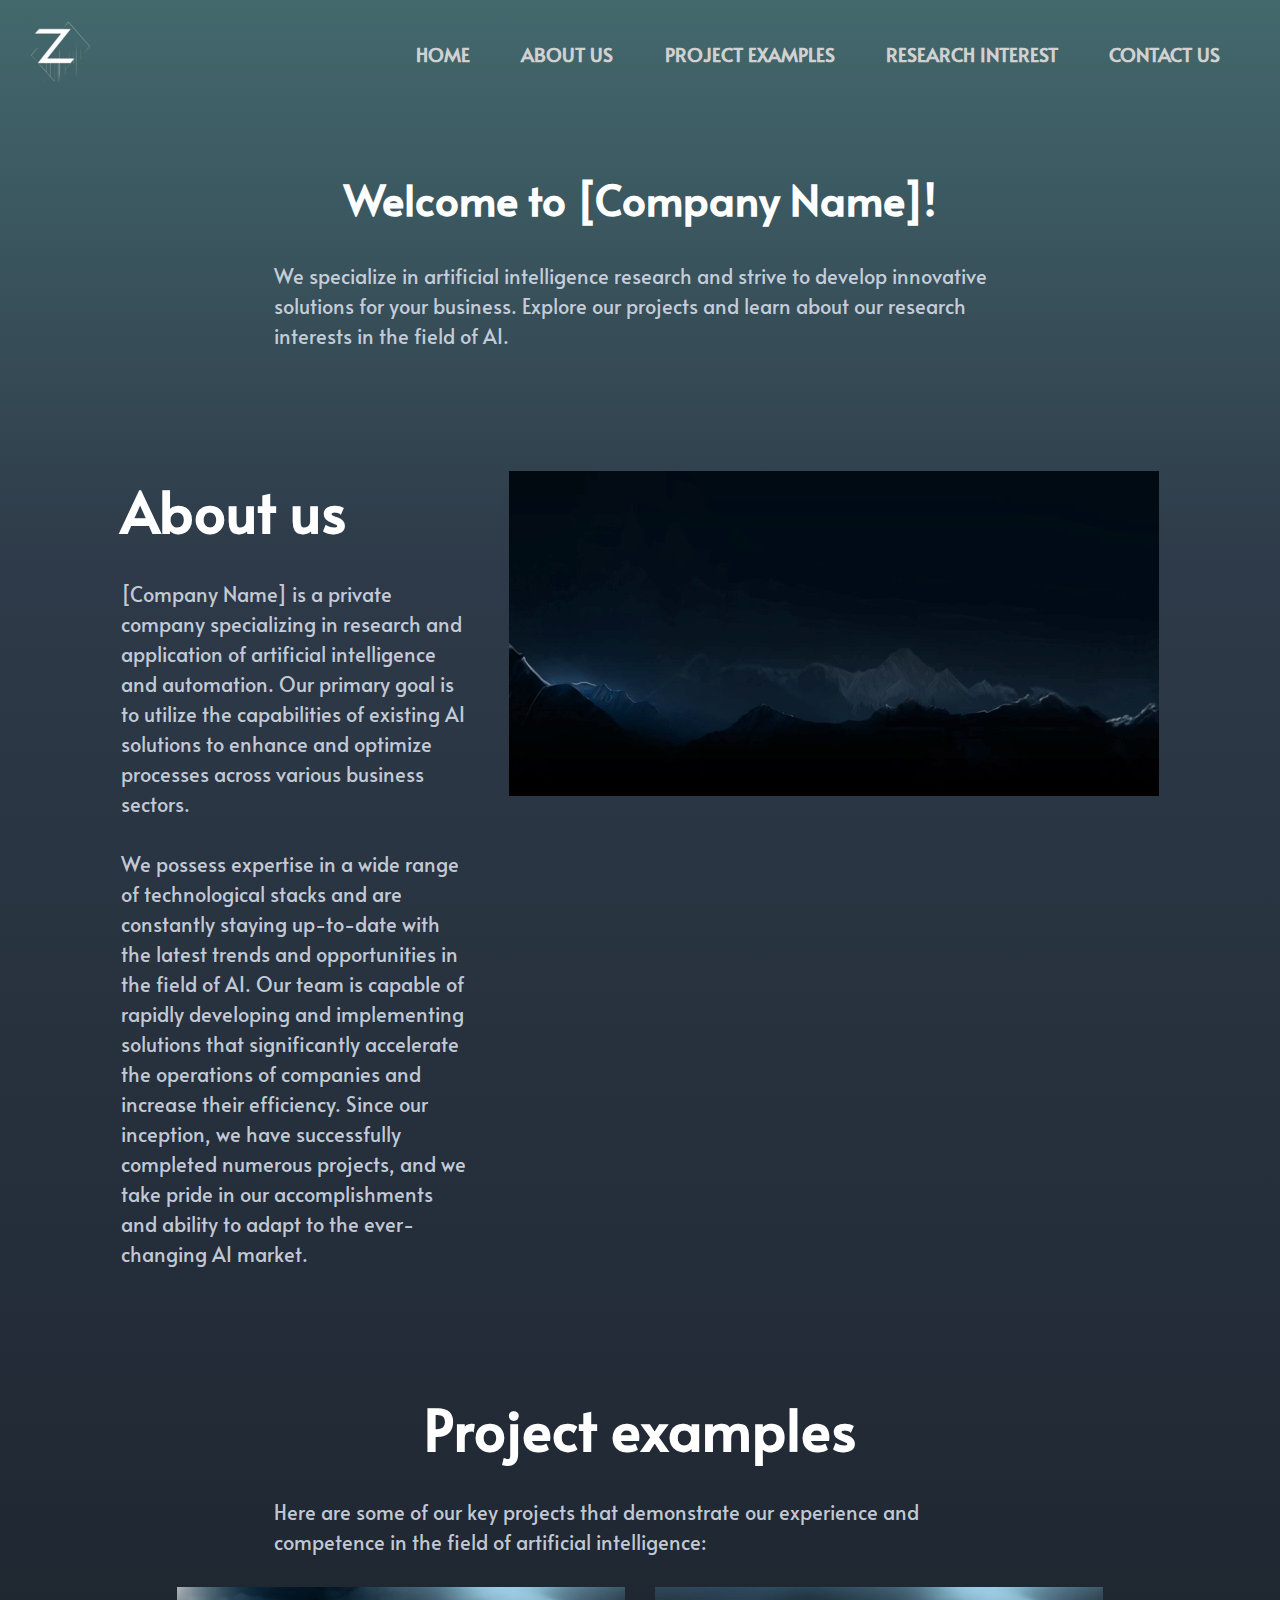
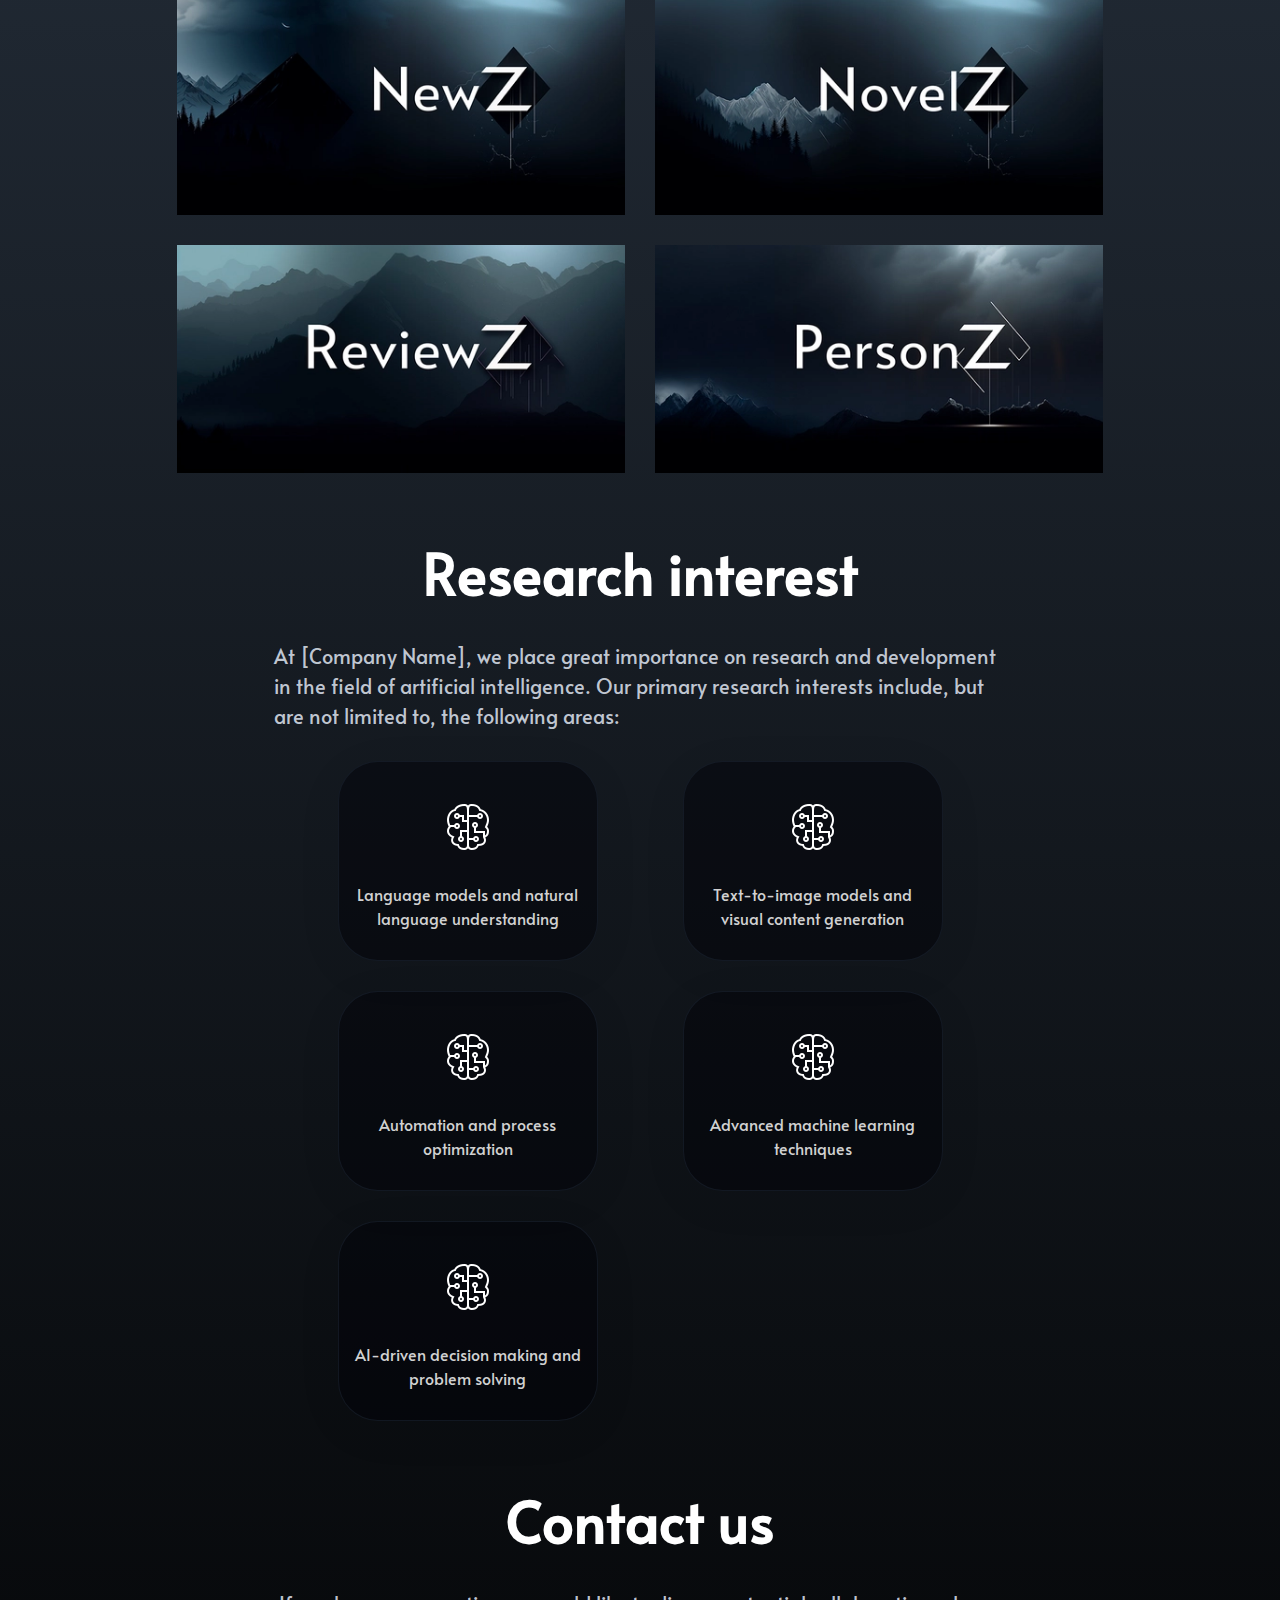
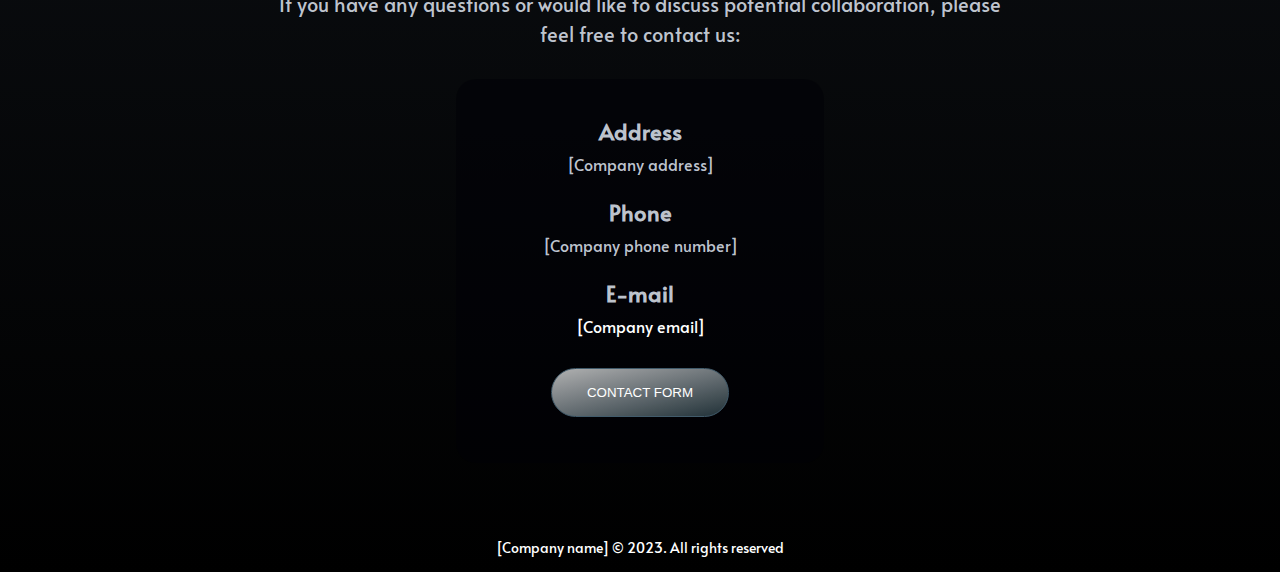
==== commit 69242132: "add arts" ====
--- a/index.html
+++ b/index.html
@@ -4,6 +4,11 @@
 		<meta charset="UTF-8" />
 		<meta http-equiv="X-UA-Compatible" content="IE=edge" />
 		<meta name="viewport" content="width=device-width, initial-scale=1.0" />
+		<link rel="apple-touch-icon" sizes="192x192" href="/apple-touch-icon.png">
+		<link rel="icon" type="image/png" sizes="32x32" href="/favicon-32x32.png">
+		<link rel="icon" type="image/png" sizes="16x16" href="/favicon-16x16.png">
+		<link rel="manifest" href="/site.webmanifest">
+		<link rel="icon" type="image/x-icon" href="/favicon.ico">
 		<title>[Company name]</title>
 		<link rel="stylesheet" href="./styles/style.css" />
 		<link
@@ -15,7 +20,7 @@
 	</head>
 	<body>
 		<header id="header" class="header">
-			<span class="header__logo"><a href="" class="link-reset">LOGO</a></span>
+		<a href="https://10z.ai" class="link-reset"><img src="./assets/images/zlogo_resized.png" alt="company logo"  class="header__logo"/></a>
 			<label for="toggle-menu" class="burger__label">
 				<input
 					class="header__burger burger"
@@ -37,13 +42,11 @@
 					</li>
 					<li class="nav-list__item">
 						<a href="#projects" class="nav-list__link link-reset"
-							>Project examples</a
-						>
+							>Project examples</a>
 					</li>
 					<li class="nav-list__item">
 						<a href="#research-interest" class="nav-list__link link-reset"
-							>Research interest</a
-						>
+							>Research interest</a>
 					</li>
 					<li class="nav-list__item">
 						<a href="#contacts" class="nav-list__link link-reset">Contact us</a>
@@ -83,11 +86,38 @@
 							ability to adapt to the ever-changing AI market.
 						</p>
 					</div>
+				<picture>
+					<source
+						media="(max-width: 450px)"
+						type="image/webp"
+						srcset="./assets/images/bg_02_300.webp"
+					/>
+					<source
+						media="(max-width:450px)"
+						type="image/png"
+						srcset="./assets/images/bg_02_300.png"
+					/>
+					<source
+						media="(min-width: 451px)"
+						type="image/webp"
+						srcset="./assets/images/bg_02_700.webp"
+					/>
+					<source
+						media="(min-width: 451px)"
+						type="image/png"
+						srcset="./assets/images/bg_02_700.png"
+					/>
 					<img
-						class="about__img"
-						src="./assets/images/aron-visuals-unsplash.jpg"
-						alt=""
-					/>
+					class="about__img"
+						src="./assets/images/heapp_games.png"
+						srcset="
+							./assets/images/bg_02_300.png  450w,
+							./assets/images/bg_02_700.png 451w,
+						"
+						sizes="(max-width: 450px) 450px, (min-width: 451px) 451px"
+						alt="dark foggy mountains"
+					/>
+				</picture>
 				</section>
 				<section id="projects" class="projects section">
 					<h2 class="about__heading section__heading">Project examples</h2>
@@ -97,40 +127,192 @@
 					</p>
 					<ul class="projects-list list-reset">
 						<li class="projects-list__item projects-item">
-							<a href="project1.html" class="project-item__link link-reset"></a>
-							<img
-								src="./assets/images/deepmind-unsplash.jpg"
-								alt=""
+							<a href="project1.html" class="project-item__link link-reset">new</a>
+							<picture>
+								<source
+									media="(max-width: 400px)"
+									type="image/webp"
+									srcset="./assets/images/new_350.webp"
+								/>
+								<source
+									media="(max-width:400px)"
+									type="image/jpg"
+									srcset="./assets/images/new_350.png"
+								/>
+								<source
+									media="(max-width: 1441px)"
+									type="image/webp"
+									srcset="./assets/images/new_480.webp"
+								/>
+								<source
+									media="(max-width:1441px)"
+									type="image/png"
+									srcset="./assets/images/new_480.png"
+								/>
+								<source
+									media="(min-width: 1442px)"
+									type="image/webp"
+									srcset="./assets/images/new.webp"
+								/>
+								<source
+									media="(min-width: 1442px)"
+									type="image/png"
+									srcset="./assets/images/new.png"
+								/>
+		
+								<img
 								class="project-item__img"
-							/>
-							<h3 class="projects-item__heading">Project 1</h3>
+									src="./assets/images/new.png"
+									srcset="
+										./assets/images/new_350.png  400w,
+										./assets/images/new_660.png 1441w,
+										./assets/images/new.png     1442w
+									"
+									sizes="(max-width: 400px) 400px, (max-width: 1441px) 1441px, (min-width: 1442px) 1442px"
+									alt="NewZ"
+								/>
+							</picture>
 						</li>
 						<li class="projects-list__item projects-item">
-							<a href="project1.html" class="project-item__link link-reset"></a>
-							<img
-								src="./assets/images/deepmind-unsplash.jpg"
-								alt=""
+							<a href="project1.html" class="project-item__link link-reset">novel</a>
+							<picture>
+								<source
+									media="(max-width: 400px)"
+									type="image/webp"
+									srcset="./assets/images/novel_350.webp"
+								/>
+								<source
+									media="(max-width:400px)"
+									type="image/jpg"
+									srcset="./assets/images/novel_350.png"
+								/>
+								<source
+									media="(max-width: 1441px)"
+									type="image/webp"
+									srcset="./assets/images/novel_480.webp"
+								/>
+								<source
+									media="(max-width:1441px)"
+									type="image/png"
+									srcset="./assets/images/novel_480.png"
+								/>
+								<source
+									media="(min-width: 1442px)"
+									type="image/webp"
+									srcset="./assets/images/novel.webp"
+								/>
+								<source
+									media="(min-width: 1442px)"
+									type="image/png"
+									srcset="./assets/images/novel.png"
+								/>
+		
+								<img
 								class="project-item__img"
-							/>
-							<h3 class="projects-item__heading">Project 1</h3>
+									src="./assets/images/novel.png"
+									srcset="
+										./assets/images/novel_350.png  400w,
+										./assets/images/novel_660.png 1441w,
+										./assets/images/novel.png     1442w
+									"
+									sizes="(max-width: 400px) 400px, (max-width: 1441px) 1441px, (min-width: 1442px) 1442px"
+									alt="NovelZ"
+								/>
+							</picture>
 						</li>
 						<li class="projects-list__item projects-item">
-							<a href="project1.html" class="project-item__link link-reset"></a>
-							<img
-								src="./assets/images/deepmind-unsplash.jpg"
-								alt=""
+							<a href="project1.html" class="project-item__link link-reset">review</a>
+							<picture>
+								<source
+									media="(max-width: 400px)"
+									type="image/webp"
+									srcset="./assets/images/review_350.webp"
+								/>
+								<source
+									media="(max-width:400px)"
+									type="image/jpg"
+									srcset="./assets/images/review_350.png"
+								/>
+								<source
+									media="(max-width: 1441px)"
+									type="image/webp"
+									srcset="./assets/images/review_480.webp"
+								/>
+								<source
+									media="(max-width:1441px)"
+									type="image/png"
+									srcset="./assets/images/review_480.png"
+								/>
+								<source
+									media="(min-width: 1442px)"
+									type="image/webp"
+									srcset="./assets/images/review.webp"
+								/>
+								<source
+									media="(min-width: 1442px)"
+									type="image/png"
+									srcset="./assets/images/review.png"
+								/>
+		
+								<img
 								class="project-item__img"
-							/>
-							<h3 class="projects-item__heading">Project 1</h3>
+									src="./assets/images/review.png"
+									srcset="
+										./assets/images/review_350.png  400w,
+										./assets/images/review_660.png 1441w,
+										./assets/images/review.png     1442w
+									"
+									sizes="(max-width: 400px) 400px, (max-width: 1441px) 1441px, (min-width: 1442px) 1442px"
+									alt="RevievZ"
+								/>
+							</picture>
 						</li>
 						<li class="projects-list__item projects-item">
-							<a href="project1.html" class="project-item__link link-reset"></a>
-							<img
-								src="./assets/images/deepmind-unsplash.jpg"
-								alt=""
+							<a href="project1.html" class="project-item__link link-reset">person</a>
+							<picture>
+								<source
+									media="(max-width: 400px)"
+									type="image/webp"
+									srcset="./assets/images/person_350.webp"
+								/>
+								<source
+									media="(max-width:400px)"
+									type="image/jpg"
+									srcset="./assets/images/person_350.png"
+								/>
+								<source
+									media="(max-width: 1441px)"
+									type="image/webp"
+									srcset="./assets/images/person_480.webp"
+								/>
+								<source
+									media="(max-width:1441px)"
+									type="image/png"
+									srcset="./assets/images/person_480.png"
+								/>
+								<source
+									media="(min-width: 1442px)"
+									type="image/webp"
+									srcset="./assets/images/person.webp"
+								/>
+								<source
+									media="(min-width: 1442px)"
+									type="image/png"
+									srcset="./assets/images/person.png"
+								/>
+		
+								<img
 								class="project-item__img"
-							/>
-							<h3 class="projects-item__heading">Project 1</h3>
+									src="./assets/images/person.png"
+									srcset="
+										./assets/images/person_350.png  400w,
+										./assets/images/person_660.png 1441w,
+										./assets/images/person.png     1442w
+									"
+									sizes="(max-width: 400px) 400px, (max-width: 1441px) 1441px, (min-width: 1442px) 1442px"
+									alt="PersonZ"
+								/>
+							</picture>
 						</li>
 					</ul>
 				</section>
--- a/styles/style.css
+++ b/styles/style.css
@@ -12,7 +12,6 @@
 	font-weight: 200;
 	font-style: normal;
 }
-
 @font-face {
 	font-family: 'inter';
 	src: url('../assets/fonts/inter-regular-webfont.woff2') format('woff2'),
@@ -20,16 +19,25 @@
 	font-weight: 400;
 	font-style: normal;
 }
+@font-face {
+	font-family: 'alata';
+	src: url('../assets/fonts/Alata-Regular.woff2') format('woff2'),
+		url('../assets/fonts/Alata-Regular.woff') format('woff');
+	font-weight: 400;
+	font-style: normal;
+}
 :root {
 	--color-text: rgba(216, 223, 233, 0.89);
 	--color-link: #d1d1d1;
 	--color-light: #fff;
 	--color-dark-blue: rgba(1, 1, 7, 0.47);
+	--color-error: 	#b65656;
+	--color-success: #3f6e5b;
 	--gap: 30px;
 	--margin-outer: 60px;
 	--margin-inner: 15px;
 }
-*,
+*,#bd6589
 *::before,
 *::after {
 	box-sizing: border-box;
@@ -44,14 +52,11 @@
 body {
 	width: 100vw;
 	min-height: 100%;
-	font-family: 'inter', Arial, Helvetica, sans-serif;
+	font-family: 'alata', 'inter', Arial, Helvetica, sans-serif;
 	background-color: rgb(90, 34, 102);
 	background: linear-gradient(
 		180deg,
-		rgb(73, 28, 83) 0%,
-		rgba(11, 11, 74, 1) 35%,
-		rgba(0, 0, 0, 1) 100%
-	);
+		rgb(67,105,109) 0%, rgb(46, 58, 73) 15%, rgba(0, 0, 0, 1) 100% );
 	color: #fff;
 	overflow-x: hidden;
 }
@@ -173,8 +178,15 @@
 	width: 90%;
 	margin: 0 auto var(--margin-outer);
 }
+.about picture {
+	align-items: center;
+}
 .about__text {
 	width: 90%;
+}
+.about__img {
+	filter: brightness(1.4);
+	aspect-ratio: 2/1;
 }
 /* projects */
 .projects-list {
@@ -190,11 +202,8 @@
 	flex-direction: column;
 	justify-content: space-between;
 	align-items: center;
-	padding: var(--margin-inner);
+	width: 100%;
 	gap: 10px;
-	background-color: var(--color-dark-blue);
-	box-shadow: 0 10px 50px rgba(0, 0, 0, 0.05);
-	border-radius: 40px;
 	color: var(--color-link);
 }
 .project-item__link {
@@ -203,13 +212,23 @@
 	right: 0;
 	bottom: 0;
 	left: 0;
+	opacity: 0.9;
+	font-size: 0;
 }
 .project-item__img {
-	width: 70%;
-	margin-bottom: var(--margin-inner);
+	width: 100%;
+	height: 100%;
 }
 .projects-item__heading {
-	font-size: 26px;
+	position: absolute;
+	top: 23%;
+	left: 33%;
+	font-family: 'alata', sans-serif;
+	font-size: 6rem;
+	color: #fff;
+	-webkit-text-stroke-width: 1px;
+	-webkit-text-stroke-color: rgb(0, 0, 0);
+	line-height: 1.2;
 }
 /* research */
 .research-list {
@@ -225,10 +244,9 @@
 	flex-direction: column;
 	justify-content: space-between;
 	align-items: center;
-	padding: var(--margin-inner);
-	gap: 10px;
+	padding: var(--gap) var(--margin-inner);
 	width: 260px;
-	min-height: 240px;
+	min-height: 200px;
 	border: 1px solid rgba(29, 40, 56, 0.5);
 	box-shadow: 0 10px 50px rgba(0, 0, 0, 0.05);
 	border-radius: 40px;
@@ -324,7 +342,7 @@
 	color: var(--color-text);
 	border-radius: 20px;
 	text-align: center;
-	background-color: rgba(70, 70, 110, 0.88);
+	background-color: rgba(46, 47, 49, 0.88);
 }
 .contact-form__input,
 .contact-form__textarea {
@@ -335,6 +353,10 @@
 	border-radius: 15px;
 	z-index: 3;
 }
+.contact-form__input.error,
+.contact-form__textarea.error {
+	outline: 2px solid var(--color-error);
+}
 .contact-form__input::placeholder,
 .contact-form__textarea::placeholder {
 	font-weight: 200;
@@ -342,7 +364,8 @@
 .contact-form__btn {
 	color: var(--color-light);
 	border: 2px solid transparent;
-	background: linear-gradient(150deg, rgb(73, 28, 83), #463e6e);
+	background: linear-gradient(150deg, rgb(22,83,113), rgba(219,219,219,.67));
+	background-repeat: no-repeat;
 	text-transform: uppercase;
 }
 .modal__close-btn {
@@ -373,17 +396,16 @@
 	width: 90%;
 	margin: 0 auto;
 }
+.project-about {
+	flex-direction: column;
+	align-items: center;
+}
 .project__heading {
 	font-size: 40px;
 	text-align: center;
 }
 .project__subheading {
 	font-size: 34px;
-}
-.project-item__link {
-	border-radius: 40px;
-	background-color: #000;
-	opacity: 0.2;
 }
 .project__heading,
 .project__subheading {
@@ -401,11 +423,12 @@
 .project__img {
 	width: 30vw;
 	margin-left: var(--gap);
+	margin-top: 30px;
 }
 .open-form {
 	border-radius: 50px;
-	border: 1px solid rgb(65 15 90);
-	background: linear-gradient(347deg, rgb(65 15 90), rgba(255, 255, 255, 0.69));
+	border: 1px solid rgb(65 91 107);
+	background: linear-gradient(347deg, rgb(33 49 56), rgba(255, 255, 255, 0.69));
 }
 /* buttons and links state */
 .link-reset,
@@ -477,3 +500,127 @@
 	z-index: 0;
 	opacity: 0.5;
 } */
+
+.tooltiptext {
+	position: absolute;
+	visibility: hidden;
+	width: 120px;
+	margin-left: -60px;
+	padding: 5px 0;
+	background-color: var(--color-error);
+	border-radius: 6px;
+	color: #fff;
+	text-align: center;
+	z-index: 1;
+	opacity: 0;
+	transition: opacity 0.3s;
+	font-size: 14px;
+}
+.tooltiptext#name-error {
+	left: 3%;
+	bottom: 85%;
+}
+.tooltiptext#email-error {
+	left: -1%;
+	bottom: 60%;
+}
+.tooltiptext#message-error {
+	left: -1%;
+	bottom: 46%;
+}
+.tooltiptext::after {
+	border: solid transparent;
+	content: ' ';
+	height: 0;
+	width: 0;
+	position: absolute;
+	pointer-events: none;
+	border-color: rgba(136, 183, 213, 0);
+	border-width: 6px;
+	margin-left: -6px;
+}
+.tooltiptext#name-error::after {
+	bottom: -26%;
+	left: 88%;
+	border-top-color: var(--color-error);
+}
+.tooltiptext#email-error::after,
+.tooltiptext#message-error::after {
+	bottom: 23%;
+	left: 105%;
+	border-left-color: var(--color-error);
+}
+.tooltiptext.active {
+	visibility: visible;
+	opacity: 0.9;
+}
+/* email alert */
+.alert {
+	position: fixed;
+	top: 50%;
+	left: 50%;
+	transform: translate(-50%, -50%);
+	display: flex;
+	flex-direction: column;
+	justify-content: center;
+	align-items: center;
+	width: 30%;
+	padding: 30px;
+	background-color: #000;
+	z-index: 2;
+}
+.alert__inner {
+	padding: 0 20px;
+}
+.alert__heading {
+	text-transform: capitalize;
+	text-align: center;
+	margin-top: 20px;
+	margin-bottom: auto;
+}
+.alert__heading.error {
+	color: var(--color-error);
+	position: relative;
+}
+.error {
+	box-shadow: 1px 1px 10px var(--color-error);
+}
+.success {
+	box-shadow: 1px 1px 10px var(--color-success);
+}
+.error .alert__heading {
+	color: var(--color-error);
+}
+.success .alert__heading {
+	color: var(--color-success);
+}
+.alert__text {
+	color: var(--color-text);
+	margin-bottom: 30px;
+}
+.alert__text:first-of-type {
+	padding-top: 2em;
+}
+.alert__close-btn {
+	position: absolute;
+	top: 6%;
+	right: 4%;
+	width: 20px;
+	height: 20px;
+}
+.alert__close-btn::before,
+.alert__close-btn::after {
+	position: absolute;
+	top: 0;
+	left: 9px;
+	content: ' ';
+	height: 20px;
+	width: 3px;
+	background-color: var(--color-text);
+}
+.alert__close-btn::before {
+	transform: rotate(45deg);
+}
+.alert__close-btn::after {
+	transform: rotate(-45deg);
+}
--- a/styles/media.css
+++ b/styles/media.css
@@ -68,7 +68,6 @@
 		flex-direction: column;
 		align-content: center;
 		align-items: center;
-
 		width: 90%;
 		margin: 0 auto;
 	}
@@ -79,6 +78,9 @@
 		width: 45vw;
 		margin-left: 0;
 		margin-top: var(--margin-inner);
+	}
+	.projects-list {
+		grid-template-columns: repeat(1, 70vw);
 	}
 }
 @media screen and (max-width: 800px) {
@@ -104,7 +106,7 @@
 		width: 100%;
 	}
 	.about__img {
-		width: 70vw;
+		width: 76vw;
 	}
 
 	.research__list {
@@ -127,7 +129,7 @@
 		padding-left: var(--margin-inner);
 	}
 }
-@media screen and (max-width: 450px) {
+@media screen and (max-width: 480px) {
 	.nav {
 		width: 80vw;
 	}
@@ -153,7 +155,9 @@
 		padding-left: 20px;
 		padding-right: 20px;
 	}
-
+	.about__img {
+		width: 94vw;
+	}
 	.contacts-list {
 		padding: var(--gap);
 	}
@@ -171,13 +175,39 @@
 	.projects-list {
 		grid-template-columns: repeat(1, 85vw);
 	}
+	.projects-item {
+		border-radius: 20px;
+	}
 	.project__img {
 		width: 80vw;
 	}
 	.project-item__img {
-		width: 80%;
+		width: 100%;
 	}
 	.projects-item__heading {
 		font-size: 24px;
 	}
+	.tooltiptext {
+		z-index: 5;
+		opacity: 0.9;
+	}
+	.tooltiptext#name-error {
+		left: 19%;
+		bottom: 85%;
+	}
+	.tooltiptext#email-error {
+		left: 84%;
+		bottom: 62%;
+	}
+	.tooltiptext#message-error {
+		left: 84%;
+		bottom: 41%;
+	}
+	.tooltiptext#email-error::after,
+	.tooltiptext#message-error::after {
+		bottom: 30%;
+		left: -5%;
+		border-left-color: transparent;
+		border-right-color: #ff5757;
+	}
 }
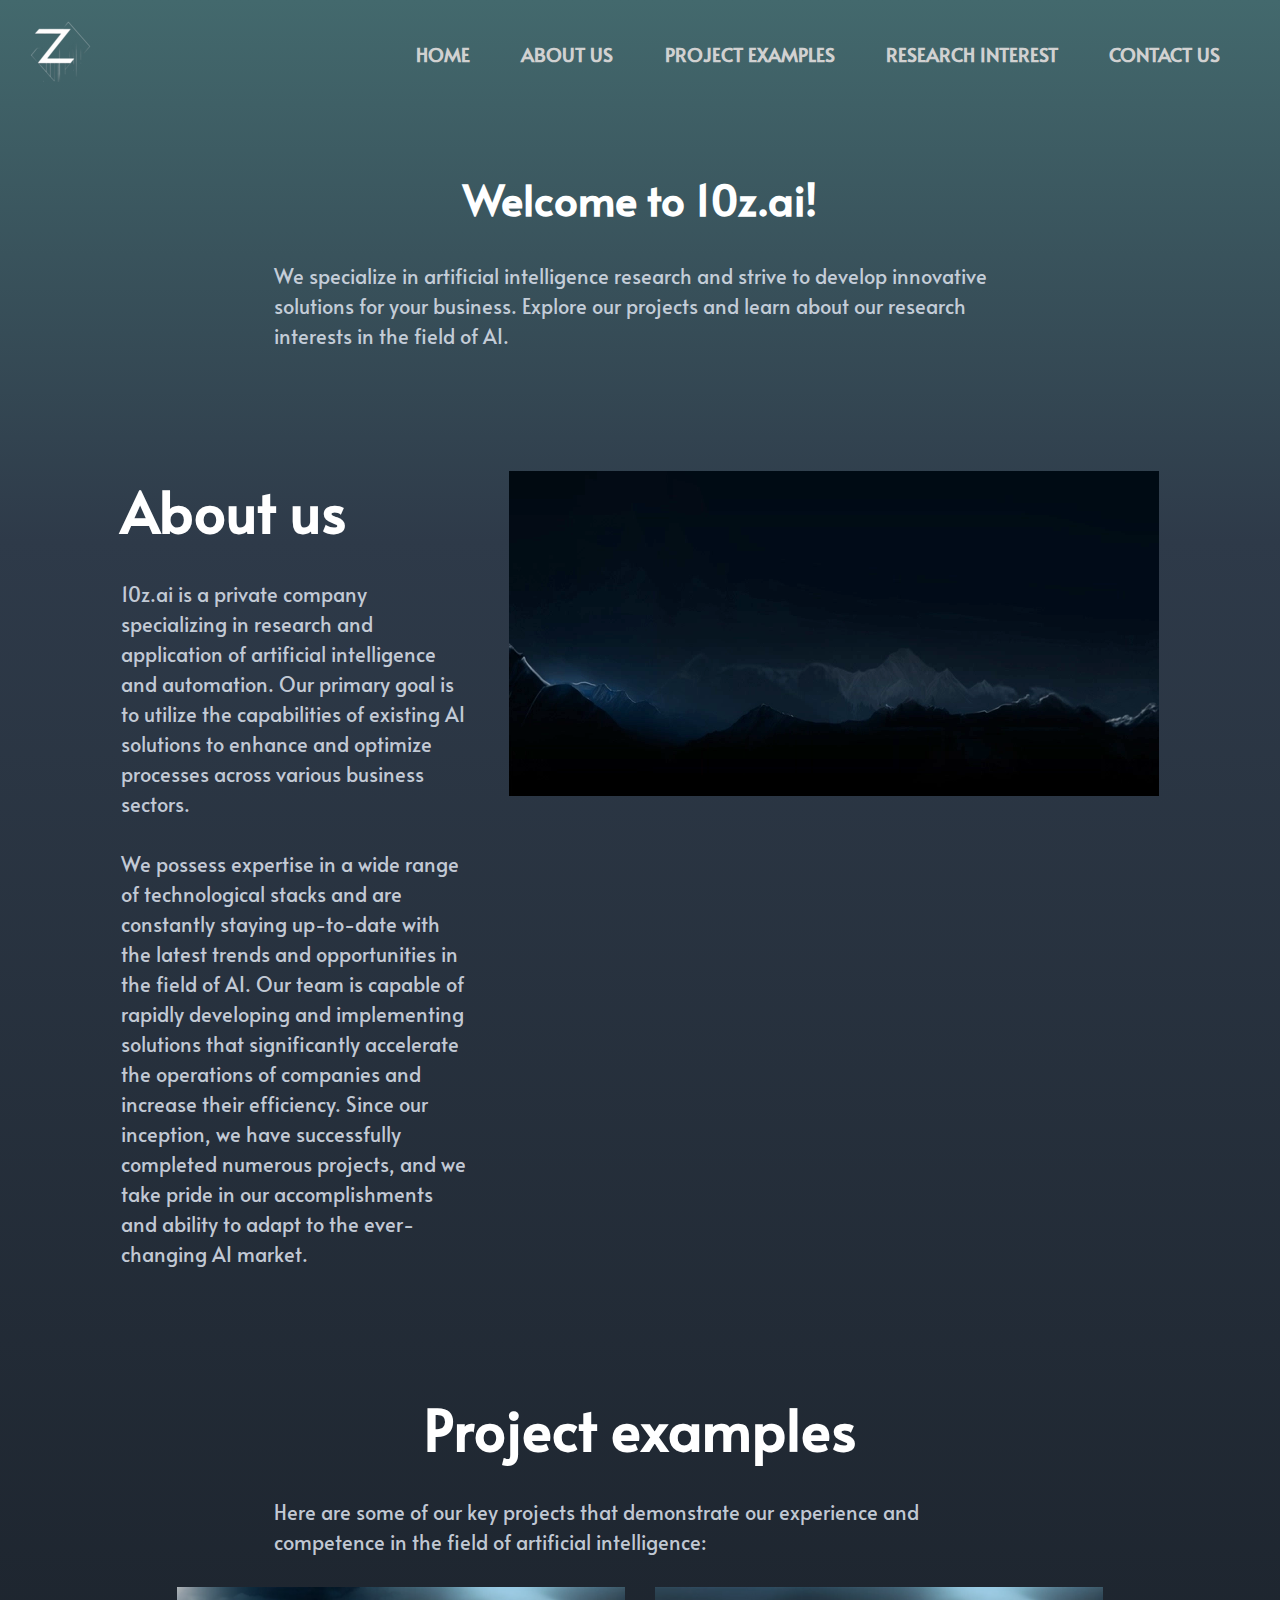
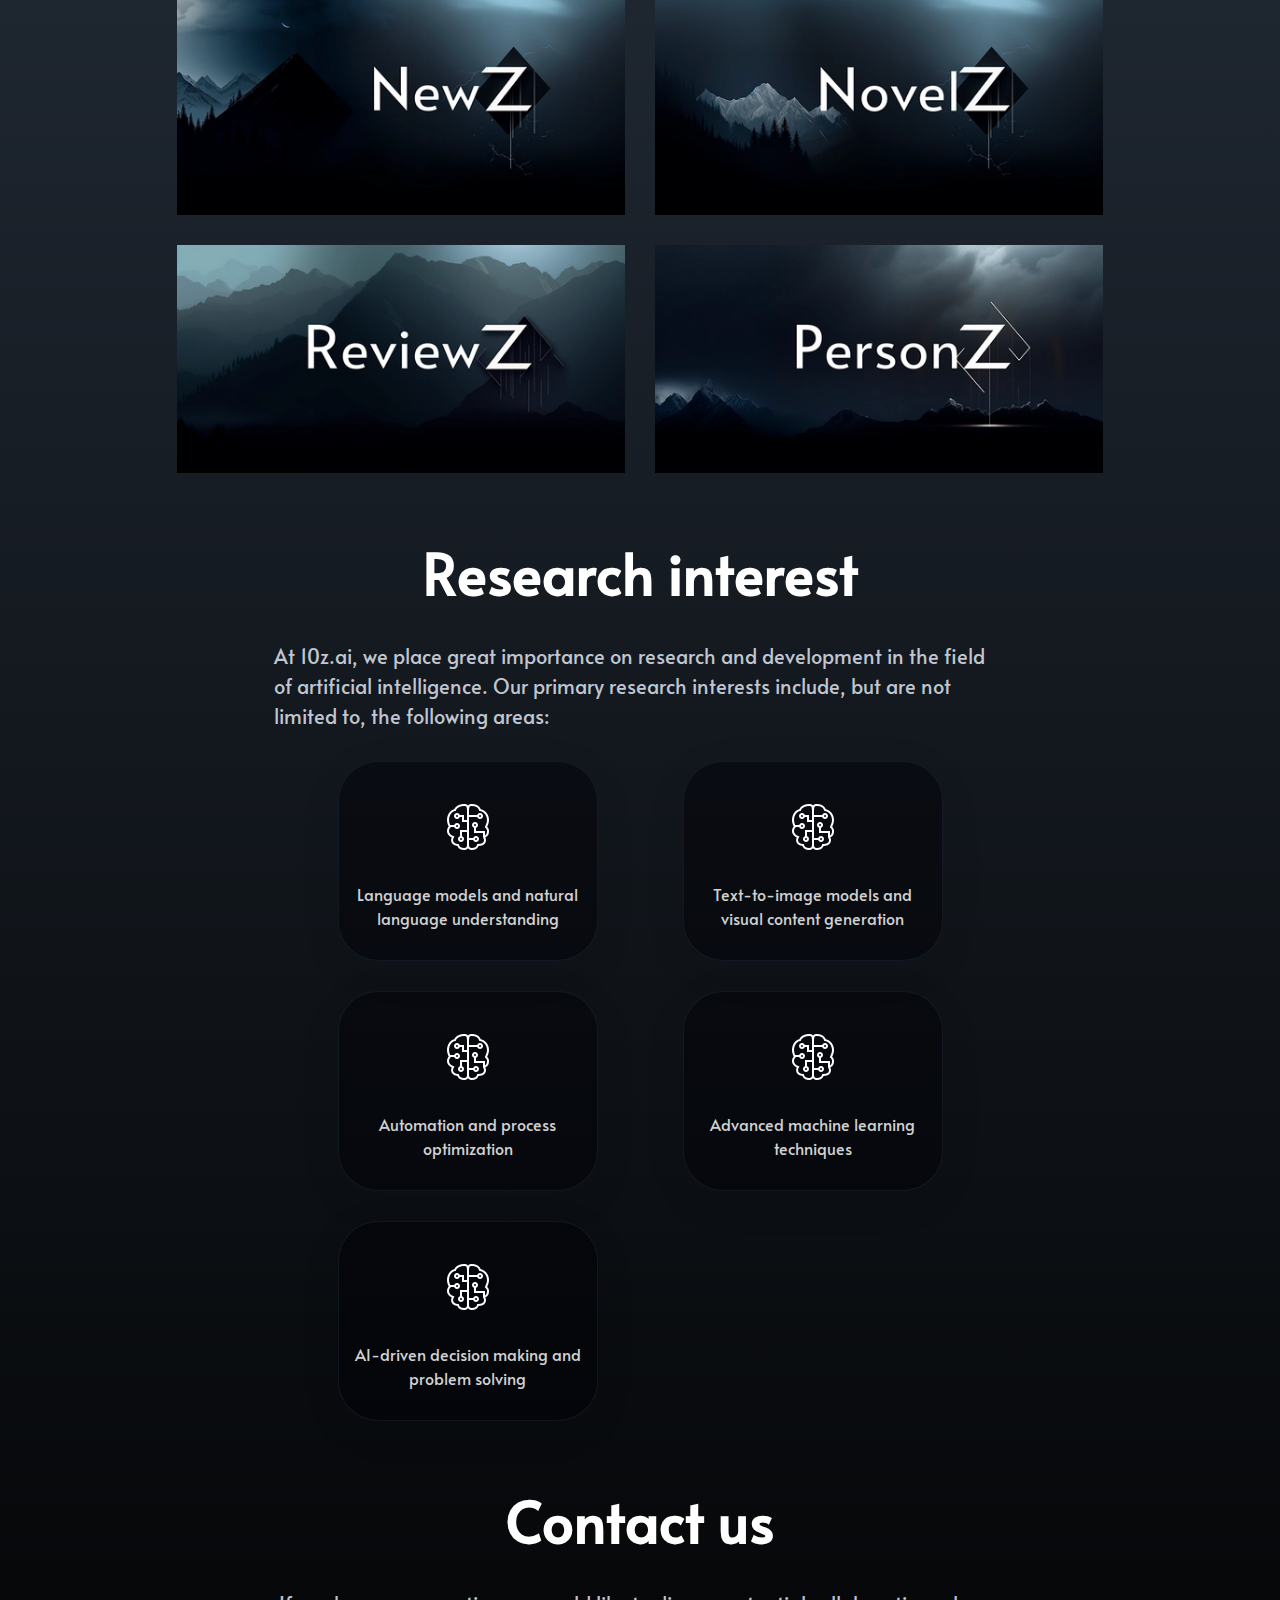
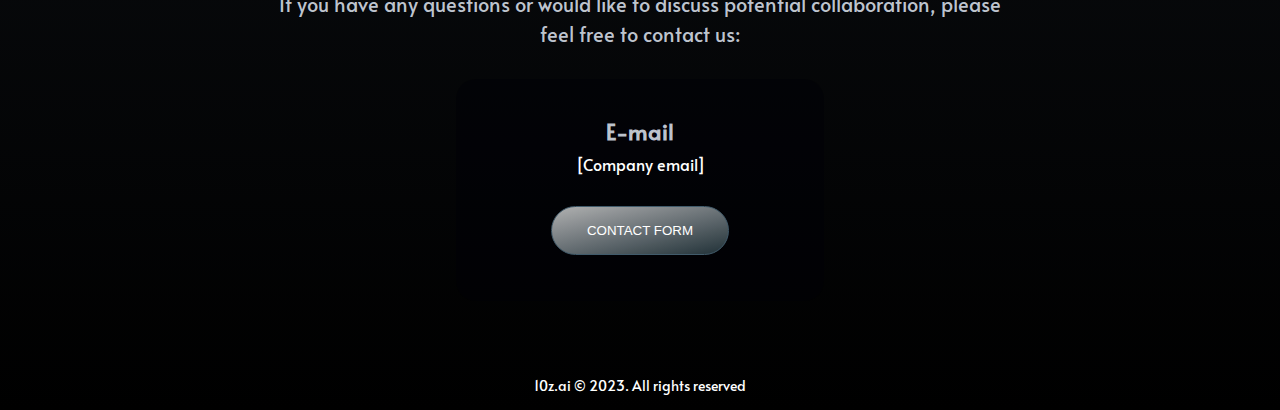
==== commit 778e7195: "add company name, fix mobile nav" ====
--- a/index.html
+++ b/index.html
@@ -9,7 +9,7 @@
 		<link rel="icon" type="image/png" sizes="16x16" href="/favicon-16x16.png">
 		<link rel="manifest" href="/site.webmanifest">
 		<link rel="icon" type="image/x-icon" href="/favicon.ico">
-		<title>[Company name]</title>
+		<title>10z.ai</title>
 		<link rel="stylesheet" href="./styles/style.css" />
 		<link
 			media="screen and (max-width:1221px)"
@@ -58,7 +58,7 @@
 			<main class="main">
 				<section id="home" class="hero section">
 					<p class="hero__text--large section__text">
-						Welcome to [Company Name]!
+						Welcome to 10z.ai!
 					</p>
 					<p class="hero__text section__text">
 						We specialize in artificial intelligence research and strive to
@@ -70,7 +70,7 @@
 					<div class="about__content-wrap">
 						<h2 class="about__heading section__heading">About us</h2>
 						<p class="about__text section__text">
-							[Company Name] is a private company specializing in research and
+							10z.ai is a private company specializing in research and
 							application of artificial intelligence and automation. Our primary
 							goal is to utilize the capabilities of existing AI solutions to
 							enhance and optimize processes across various business sectors.
@@ -127,7 +127,7 @@
 					</p>
 					<ul class="projects-list list-reset">
 						<li class="projects-list__item projects-item">
-							<a href="project1.html" class="project-item__link link-reset">new</a>
+							<a href="coming-soon.html" class="project-item__link link-reset">new</a>
 							<picture>
 								<source
 									media="(max-width: 400px)"
@@ -174,7 +174,7 @@
 							</picture>
 						</li>
 						<li class="projects-list__item projects-item">
-							<a href="project1.html" class="project-item__link link-reset">novel</a>
+							<a href="coming-soon.html" class="project-item__link link-reset">novel</a>
 							<picture>
 								<source
 									media="(max-width: 400px)"
@@ -221,7 +221,7 @@
 							</picture>
 						</li>
 						<li class="projects-list__item projects-item">
-							<a href="project1.html" class="project-item__link link-reset">review</a>
+							<a href="coming-soon.html" class="project-item__link link-reset">review</a>
 							<picture>
 								<source
 									media="(max-width: 400px)"
@@ -268,7 +268,7 @@
 							</picture>
 						</li>
 						<li class="projects-list__item projects-item">
-							<a href="project1.html" class="project-item__link link-reset">person</a>
+							<a href="coming-soon.html" class="project-item__link link-reset">person</a>
 							<picture>
 								<source
 									media="(max-width: 400px)"
@@ -319,7 +319,7 @@
 				<section id="research-interest" class="research section">
 					<h2 class="research__heading section__heading">Research interest</h2>
 					<p class="researc__text section__text">
-						At [Company Name], we place great importance on research and
+						At 10z.ai, we place great importance on research and
 						development in the field of artificial intelligence. Our primary
 						research interests include, but are not limited to, the following
 						areas:
@@ -355,14 +355,6 @@
 					</p>
 					<ul class="contacts-list contacts__list list-reset">
 						<li class="contacts-list__item">
-							<p class="contacts-list__text--large">Address</p>
-							<p class="contacts-list__text">[Company address]</p>
-						</li>
-						<li class="contacts-list__item">
-							<p class="contacts-list__text--large">Phone</p>
-							<p class="contacts-list__text">[Company phone number]</p>
-						</li>
-						<li class="contacts-list__item">
 							<p class="contacts-list__text--large">E-mail</p>
 							<a class="contacts-list__link link-reset" href="mailto:ff"
 								>[Company email]</a
@@ -377,7 +369,7 @@
 				</section>
 			</main>
 			<footer class="footer">
-				<p class="footer__text">[Company name] © 2023. All rights reserved</p>
+				<p class="footer__text">10z.ai © 2023. All rights reserved</p>
 			</footer>
 			<div class="highlight"></div>
 		</div>
--- a/styles/style.css
+++ b/styles/style.css
@@ -147,6 +147,9 @@
 	font-size: 56px;
 	font-weight: 700;
 	color: var(--color-light);
+}
+.section__subheading {
+	font-size: 52px;
 }
 .section__text {
 	width: 60%;
--- a/styles/media.css
+++ b/styles/media.css
@@ -1,12 +1,12 @@
 @media screen and (max-width: 1200px) {
 	.nav {
 		position: absolute;
-		top: 55px;
+		top: 82px;
 		right: 16px;
 		width: 40vw;
 		height: auto;
 		padding: 20px;
-		background: linear-gradient(150deg, #1e104d 35%, rgba(21, 29, 41, 0.75));
+		background: linear-gradient(150deg, #1f2732fc 35%, rgb(62 94 101 / 98%));
 		z-index: 2;
 		transform: translateY(-350%);
 		transition: all 0.2s ease-out;
@@ -99,6 +99,9 @@
 	.section__heading {
 		font-size: 34px;
 	}
+	.section__subheading {
+		font-size: 30px;
+	}
 	.about {
 		padding: var(--margin-inner);
 	}
@@ -150,6 +153,9 @@
 	.hero__text--large,
 	.section__heading {
 		font-size: 27px;
+	}
+	.section__subheading {
+		font-size: 23px;
 	}
 	.container {
 		padding-left: 20px;
